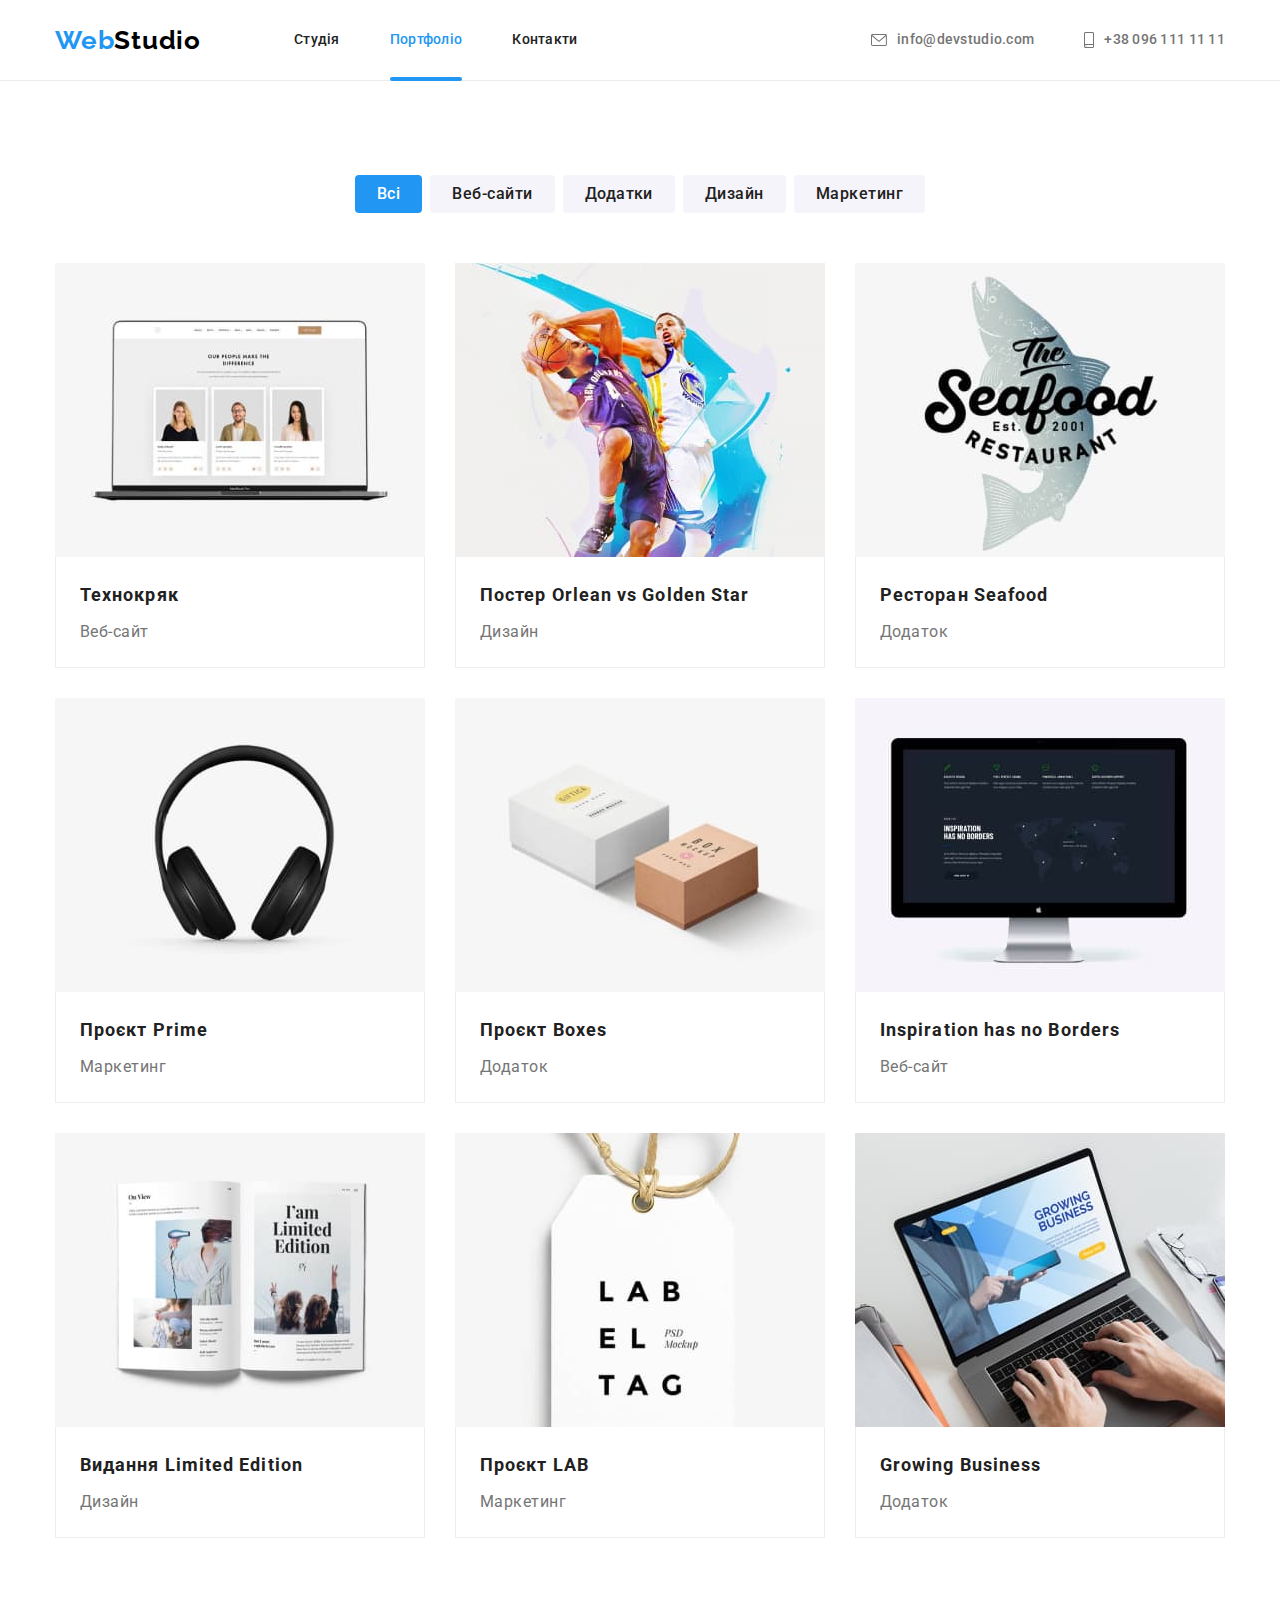
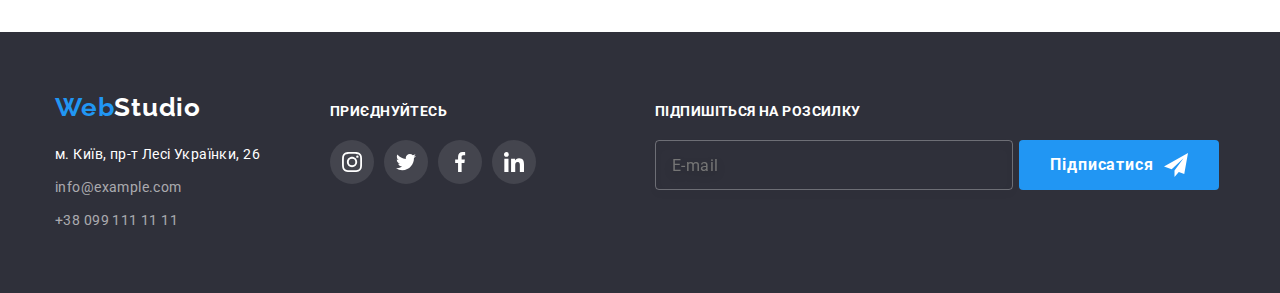
==== portfolio.html @ 459cc158 "HW7-v1" ====
<!DOCTYPE html>
<html lang="uk">
  <head>
    <meta charset="UTF-8" />
    <meta http-equiv="X-UA-Compatible" content="IE=edge" />
    <meta name="viewport" content="width=device-width, initial-scale=1.0" />
    <title>Document</title>
    <link
      href="https://fonts.googleapis.com/css2?family=Raleway:wght@700&family=Roboto:wght@400;500;700;900&display=swap"
      rel="stylesheet"
    />
    <link
      rel="stylesheet"
      href="https://cdnjs.cloudflare.com/ajax/libs/modern-normalize/1.1.0/modern-normalize.min.css"
    />
    <link rel="stylesheet" href="./css/styles.css" />
  </head>
  <body>
    <!--Head of page-->
    <header>
      <div class="container">
        <div class="navigation">
          <nav class="page-nav">
            <a class="logo link" lang="en" href="">
              Web<span class="logo-up">Studio</span></a
            >
            <ul class="site-nav list">
              <li class="item">
                <a class="link" href="./index.html">Студія</a>
              </li>
              <li class="item">
                <a class="link current" href="">Портфоліо</a>
              </li>
              <li class="item"><a class="link" href="">Контакти</a></li>
            </ul>
          </nav>
          <ul class="auth-nav list">
            <li class="item">
              <a class="link" href="mailto:info@devstudio.com">
                <svg width="16px" height="12px" class="icon-envelope">
                  <use href="./images/icons.svg#icon-envelope"></use>
                </svg>
                info@devstudio.com</a
              >
            </li>
            <li class="item">
              <a class="link" href="tel:+380961111111">
                <svg class="icon-tel" width="10" height="16">
                  <use href="./images/icons.svg#icon-smartphone"></use>
                </svg>
                +38 096 111 11 11</a
              >
            </li>
          </ul>
        </div>
      </div>
    </header>
    <main>
      <section class="section-projects">
        <div class="container">
          <!-- Project examples  -->
          <h1 class="section-projects-title visually-hidden">
            Project examples
          </h1>
          <!--h1 to hide-->
          <!-- Filter -->
          <ul class="section-projects-list list">
            <li class="item">
              <button class="button-projects current-button" type="button">
                Всі
              </button>
            </li>
            <li class="item">
              <button class="button-projects" type="button">Веб-сайти</button>
            </li>
            <li class="item">
              <button class="button-projects" type="button">Додатки</button>
            </li>
            <li class="item">
              <button class="button-projects" type="button">Дизайн</button>
            </li>
            <li class="item">
              <button class="button-projects" type="button">Маркетинг</button>
            </li>
          </ul>

          <!-- Examples  -->
          <ul class="projects list">
            <li class="item">
              <a class="link link-portfolio" href="">
                <div class="overlay">
                  <img
                    src="./images/technjkryak.jpg"
                    alt="технокряк"
                    width="370"
                    height="294"
                  />
                  <p class="overlay-text">
                    Ресурс пропонує комплексні пропозиції з різним рівнем
                    функціоналу та сервісів. Все це дозволить відвідувачу
                    отримати вичерпні відомості про компанію чи приватну особу.
                  </p>
                </div>

                <div class="project-samples">
                  <h2 class="project-name">Технокряк</h2>
                  <p class="project-type">Веб-сайт</p>
                </div>
              </a>
            </li>
            <li class="item">
              <a class="link link-portfolio" href="">
                <div class="overlay">
                  <img
                    src="./images/orlean.jpg"
                    alt="орлеан"
                    width="370"
                    height="294"
                  />
                  <p class="overlay-text">Слава Україні!</p>
                </div>
                <div class="project-samples">
                  <h2 class="project-name">
                    Постер <span lang="en">Orlean vs Golden Star</span>
                  </h2>
                  <p class="project-type">Дизайн</p>
                </div>
              </a>
            </li>

            <li class="item">
              <a class="link link-portfolio" href="">
                <div class="overlay">
                  <img
                    src="./images/seafood.jpg"
                    alt="морепродукты"
                    width="370"
                    height="294"
                  />
                  <p class="overlay-text-yellow">Героям Слава!</p>
                </div>
                <div class="project-samples">
                  <h2 class="project-name">
                    Ресторан<span lang="en"> Seafood</span>
                  </h2>
                  <p class="project-type">Додаток</p>
                </div>
              </a>
            </li>

            <li class="item">
              <a class="link link-portfolio" href="">
                <div class="overlay">
                  <img
                    src="./images/prime.jpg"
                    alt="прайм"
                    width="370"
                    height="294"
                  />
                  <p class="overlay-text">Слава Україні!</p>
                </div>
                <div class="project-samples">
                  <h2 class="project-name">
                    Проєкт<span lang="en"> Prime</span>
                  </h2>
                  <p class="project-type">Маркетинг</p>
                </div>
              </a>
            </li>
            <li class="item">
              <a class="link link-portfolio" href="">
                <div class="overlay">
                  <img
                    src="./images/boxes.jpg"
                    alt="коробки"
                    width="370"
                    height="294"
                  />
                  <p class="overlay-text">Слава Україні!</p>
                </div>
                <div class="project-samples">
                  <h2 class="project-name">
                    Проєкт<span lang="en"> Boxes</span>
                  </h2>
                  <p class="project-type">Додаток</p>
                </div>
              </a>
            </li>
            <li class="item">
              <a class="link link-portfolio" href="">
                <div class="overlay">
                  <img
                    src="./images/inspiration.jpg"
                    alt="вдохновение"
                    width="370"
                    height="294"
                  />
                  <p class="overlay-text">Слава Україні!</p>
                </div>
                <div class="project-samples">
                  <h2 class="project-name" lang="en">
                    Inspiration has no Borders
                  </h2>
                  <p class="project-type">Веб-сайт</p>
                </div>
              </a>
            </li>
            <li class="item">
              <a class="link link-portfolio" href="">
                <div class="overlay">
                  <img
                    src="./images/edition.jpg"
                    alt="издание"
                    width="370"
                    height="294"
                  />
                  <p class="overlay-text">Слава Україні!</p>
                </div>
                <div class="project-samples">
                  <h2 class="project-name">
                    Видання<span lang="en"> Limited Edition</span>
                  </h2>
                  <p class="project-type">Дизайн</p>
                </div>
              </a>
            </li>
            <li class="item">
              <a class="link link-portfolio" href="">
                <div class="overlay">
                  <img
                    src="./images/lab.jpg"
                    alt="лаборатория"
                    width="370"
                    height="294"
                  />
                  <p class="overlay-text">Слава Україні!</p>
                </div>
                <div class="project-samples">
                  <h2 class="project-name">
                    Проєкт<span lang="en"> LAB</span>
                  </h2>
                  <p class="project-type">Маркетинг</p>
                </div>
              </a>
            </li>
            <li class="item">
              <a class="link link-portfolio" href="">
                <div class="overlay">
                  <img
                    src="./images/growing.jpg"
                    alt="рост бизнеса"
                    width="370"
                    height="294"
                  />
                  <p class="overlay-text">Слава Україні!</p>
                </div>
                <div class="project-samples">
                  <h2 class="project-name" lang="en">Growing Business</h2>
                  <p class="project-type">Додаток</p>
                </div>
              </a>
            </li>
          </ul>
        </div>
      </section>
    </main>
    <footer class="contacts">
      <div class="container contacts-page">
        <div class="contacts-wrap">
          <div class="logo-bottom">
            <a class="logo link" lang="en" href=""
              >Web<span class="logo-end">Studio</span></a
            >
          </div>
          <!--Contacts-->
          <address class="adress">
            <ul class="contacts-list list">
              <li class="map">
                <a
                  class="link"
                  href="https://goo.gl/maps/4PBvdfhSK9omXk1a7"
                  target="_blank"
                  rel="noopener noreferrer nofollow"
                  >м. Київ, пр-т Лесі Українки, 26</a
                >
              </li>
              <li class="mail">
                <a class="link" href="mailto:info@example.com"
                  >info@example.com</a
                >
              </li>
              <li class="tel">
                <a class="link" href="tel:+380991111111">+38 099 111 11 11</a>
              </li>
            </ul>
          </address>
        </div>
        <!-- Social links -->
        <div class="connect">
          <p class="connect-title">Приєднуйтесь</p>
          <ul class="pictograms list">
            <li class="pictogram-item">
              <a class="pict-link bottom-link" href="">
                <svg class="pict-bottom" width="20px" height="20px">
                  <use href="./images/icons.svg#icon-instagram"></use>
                </svg>
              </a>
            </li>
            <li class="pictogram-item">
              <a class="pict-link bottom-link" href="">
                <svg class="pict-bottom" width="20px" height="20px">
                  <use href="./images/icons.svg#icon-twitter"></use>
                </svg>
              </a>
            </li>
            <li class="pictogram-item">
              <a class="pict-link bottom-link" href="">
                <svg class="pict-bottom" width="20px" height="20px">
                  <use href="./images/icons.svg#icon-facebook"></use>
                </svg>
              </a>
            </li>
            <li class="pictogram-item">
              <a class="pict-link bottom-link" href="">
                <svg class="pict-bottom" width="20px" height="20px">
                  <use href="./images/icons.svg#icon-linkedin"></use>
                </svg>
              </a>
            </li>
          </ul>
        </div>
        <div class="subscription-wrap">
          <p class="subscription-title">Підпишіться на розсилку</p>
          <form class="subscription-form">
            <label>
              <input
                class="subscription-input"
                type="email"
                name="email"
                placeholder="E-mail"
              />
            </label>
            <button class="button button-subscribe" type="submit">
              Підписатися
            </button>
          </form>
        </div>
      </div>
    </footer>
  </body>
</html>
---- css/styles.css ----
/* back-ground color main #FFFFFF
/* back-ground color secondary #2F303A  */
/* text color main #757575 */
/* text color hero #FFFFFF */
/* text color headers #212121 */
/* text color logo #000000 */
/* text color accent #2196F3 */
/* back-ground color secondary (and buttons) #F5F4FA */


:root {
  --text-color-main: #757575;
  --text-color-accent: #2196f3;
  --text-color-headers: #212121;
  --back-ground-color-main: #ffffff;
  --back-ground-color-secondary: #2f303a;
  --back-ground-color-third: #f5f4fa;
  --text-color-logo: #000000;
}

body {
color: var(--text-color-main);
background-color: var(--back-ground-color-main);
font-family: Roboto, sans-serif;
}

/* ---------------------------------------------------------------Exeptions */
.link {
text-decoration: none;
}

.list {
padding: 0;
margin: 0;
list-style: none;
}

.visually-hidden {
position: absolute;
white-space: nowrap;
width: 1px;
height: 1px;
overflow: hidden;
border: 0;
padding: 0;
clip: rect(0 0 0 0);
clip-path: inset(50%);
margin: -1px;
}

h1,
h2,
h3,
ul,
p {
margin: 0;
padding: 0;
}

img {
display: block;
max-width: 100%;
height: auto;
}


/* --------------------------------------------------Site navigation  */

.container {
width: 1200px;
padding-left: 15px;
padding-right: 15px;
margin: 0 auto;
}

header {
border-bottom: 1px solid #ECECEC;
}

.logo {
margin-right: 93px;
padding-top: 24px;
padding-bottom: 24px;

color: var(--text-color-accent);
font-family: Raleway, sans-serif;
font-weight: 700;
font-size: 26px;
line-height: 1.19;
letter-spacing: 0.03em; 
}

.logo-end {
color: var(--back-ground-color-main)
}

.page-nav .logo-up {
color: var(--text-color-logo)
}

.page-nav {
display: flex;
align-items: center;
}

.site-nav .link:hover,
.site-nav .link:focus,
.auth-nav .link:hover,
.auth-nav .link:focus
{color: var(--text-color-accent)}

.site-nav,
.auth-nav {
display: flex;
align-items: center;

font-weight: 500;
line-height: 1.14;
letter-spacing: 0.02em;
font-size: 14px;
}

.site-nav .link {
display: block;
padding-top: 32px;
padding-bottom: 32px;

color: var(--text-color-headers);

transition: color 250ms cubic-bezier(0.4, 0, 0.2, 1);
}

.site-nav .link.current {
color: var(--text-color-accent);
}

.site-nav .item {
position: relative;
}

.current::after {
position: absolute;
bottom: -1px;
left: 0;

content: "";
width: 100%;
height: 4px;
background-color: var(--text-color-accent);
border-radius: 2px;
}

.site-nav .item:not(:last-child) {
margin-right: 50px;
}

.auth-nav {
margin-left: auto;
}

.auth-nav .link {
display: flex;
align-items: center;
padding-top: 32px;
padding-bottom: 32px;

color: var(--text-color-main);

transition: color 250ms cubic-bezier(0.4, 0, 0.2, 1);
}

.auth-nav .item + .item {
margin-left: 50px;
}

.navigation {
display: flex;
}

.icon-envelope,
.icon-tel {
margin-right: 10px;
fill: currentColor;
}

.icon-envelope:hover,
.icon-tel:hover,
.icon-envelope:focus,
.icon-tel:focus {
fill: var(--text-color-accent);
}



/* --------------------------------------------------------Hero  */
.section-hero {
max-width: 1600px;
height: 600px;
margin-left: auto;
margin-right: auto;
background-image: linear-gradient(to right, rgba(47, 48, 58, 0.4), rgba(47, 48, 58, 0.4)),
url(../images/background.jpg);
background-color: #C4C4C4;
background-size: cover;
background-repeat: no-repeat;
background-position: center;

padding-top: 200px;
padding-bottom: 200px;

text-align: center;
}

.hero-title {
margin-bottom: 30px;
margin-left: auto;
margin-right: auto;
width: 696px;

font-weight: 900;
font-size: 44px;
line-height: 1.36;
letter-spacing: 0.06em;
text-transform: uppercase;
color: var(--back-ground-color-main);
}

.button {
display: inline-block;
min-width: 216px;
border-radius: 4px;
padding: 10px 32px;
text-align: center;
margin-right: auto;
margin-left: auto;
border: none;

font-family: inherit;
font-weight: 700;
line-height: 1.88;
letter-spacing: 0.06em;
color: var(--back-ground-color-main);
background-color: var(--text-color-accent);
font-size: 16px;

transition: background-color 250ms cubic-bezier(0.4, 0, 0.2, 1);
}

.button:hover,
.button:focus {
background-color: #188ce8;
}

.backdrop.is-hidden {
opacity: 0;
pointer-events: none;
}

.backdrop {
position: fixed;
top: 0;
left: 0;
background-color: rgba(0, 0, 0, 0.2);
width: 100%;
height: 100%;

opacity: 1;
transition: opacity 500ms cubic-bezier(0.4, 0, 0.2, 1);
}

.backdrop.is-hidden .modal {
transform: translate(-50%, -50%) scale(0.5);
}

.modal {
position: absolute;
top: 50%;
left: 50%;

padding: 40px 40px;
min-width: 528px;
min-height: 581px;

background-color: var(--back-ground-color-main);
box-shadow: 0px 1px 3px rgba(0, 0, 0, 0.12), 0px 1px 1px rgba(0, 0, 0, 0.14), 0px 2px 1px rgba(0, 0, 0, 0.2);
border-radius: 4px; 

transform: translate(-50%, -50%) scale(1) rotate(1turn);
transition: transform 500ms cubic-bezier(0.4, 0, 0.2, 1);
}

.button-modal {
transition: fill 250ms cubic-bezier(0.4, 0, 0.2, 1), border-color 250ms cubic-bezier(0.4, 0, 0.2, 1);;
position: absolute;
top:8px;
right: 8px;

display: flex;
align-items: center;
justify-content: center;
width: 30px;
height: 30px;
cursor: pointer;

background: var(--back-ground-color-main);
border: 1px solid rgba(0, 0, 0, 0.1);
border-radius: 50%;
}

.button-modal:hover,
.button-modal:focus {
fill: var(--text-color-accent);
border-color: var(--text-color-accent);
}



/* ----------------------------------------------------------------Principles  */

.section-principles {
padding-top: 94px;
padding-bottom: 94px;
}

.principles {
display: flex;
justify-content: space-between;
padding: 0;
}

.principles .items {
flex-basis: calc((100% - 3 * 30px)/4);
}

.principles .items:not(:last-child) {
margin-right: 30px;
}

.principles-list-title {
margin: 0px 0px 10px 0px;

font-size: 14px;
font-weight: 700;
line-height: 1.14;
letter-spacing: 0.03em;
text-transform: uppercase;
color: var(--text-color-headers);
}

.principles-list {
margin: 0;

line-height: 1.71;
letter-spacing: 0.03em;
color: var(--text-color-main);
font-size: 14px;
}

.thumb {
display: flex;
align-items: center;
justify-content: center;
flex-basis: calc((100% - 3 * 30px) / 4);
height: 120px;
background-color: var(--back-ground-color-third);
margin-bottom: 30px;
}

.prin-first::before {
background-image: url(../images/prin-first.svg);
}
.prin-second::before {
background-image: url(../images/prin-second.svg);
}
.prin-third::before {
background-image: url(../images/prin-third.svg);
}
.prin-fourth::before {
background-image: url(../images/astronaut.svg);
}



/* ----------------------------------------------------------Activity and comand  */

/* Activity  */
.section-activity {
padding-bottom: 94px;
}

.section-title {
margin-bottom: 50px;

font-weight: 700;
font-size: 36px;
line-height: 1.17;
text-align: center;
letter-spacing: 0.03em;
color: var(--text-color-headers);
}

.activity-list {
display: flex;
justify-content: space-between;
}

.activity-list .items {
position: relative;

flex-basis: calc((100% - 2 * 30px)/3);
}

.activity-list .items:not(:last-child) {
margin-right: 30px;
}

.activity-list-text {
position: absolute;
bottom: 0;

display: flex;
align-items: center;
justify-content: center;
width: 100%;
height: 70px;
background-color: rgba(47, 48, 58, 0.8);

font-weight: 700;
font-size: 14px;
line-height: 1.14;
text-align: center;
letter-spacing: 0.03em;
text-transform: uppercase;
color: var(--back-ground-color-main);
}



/* -----------------------------------------------------------------Comand  */

.section-comand {
padding: 94px 0;
background-color: var(--back-ground-color-third);
}

.designers {
padding: 30px 32px;
}

.comand {
display: flex;
text-align: center;
}

.comand-item {
flex-basis: calc((100% - 3 * 30px)/4);

background-color: var(--back-ground-color-main);
box-shadow: 0px 1px 3px rgba(0, 0, 0, 0.12), 0px 1px 1px rgba(0, 0, 0, 0.14), 0px 2px 1px rgba(0, 0, 0, 0.2);
border-radius: 0px 0px 4px 4px;
}

.comand-item:not(:last-child) {
margin-right: 30px;
}

.section-comand-list {
margin-bottom: 10px;

font-weight: 500;
line-height: 1.19;
letter-spacing: 0.03em;
color: var(--text-color-headers);
font-size: 16px;
}

.comand-position {
line-height: 1.19;
letter-spacing: 0.03em;
font-size: 16px;
margin-bottom: 16px;
}

.pictograms {
display: flex;
align-items: center;
justify-content: center;
text-align: center;
width: 206px;
}

.pictogram-item {
display: flex;
flex-basis: calc((100% - 10px * 3)/4);
height: 44px;
align-items: center;
justify-content: center;
}

.pictogram-item:not(:last-child) {
margin-right: 10px;
}

.pict-link {
display: flex;
align-items: center;
justify-content: center;

color: #AFB1B8;
border-radius: 50%;
width: 44px;
height: 44px;

transition: color 250ms cubic-bezier(0.4, 0, 0.2, 1), background-color 250ms cubic-bezier(0.4, 0, 0.2, 1);
}

.pict-link:hover,
.pict-link:focus {
background-color: var(--text-color-accent);
color: var(--back-ground-color-main);
}

.pict {
fill: currentColor;
}
.pict-bottom {
fill: var(--back-ground-color-main);
}



 /* ----------------------------------------------------------Clients  */
.section-clients {
padding: 94px 0;
}

.clients-list {
display: flex;
}

.clients-list .item {
flex-basis: calc((100% - 30px * 5) / 6);
height: 92px;
}

.clients-list .item + .item {
margin-left: 30px;
}

.client-link {
display: flex;
justify-content: center;
align-items: center;
width: 100%;
height: 100%;

color: #AFB1B8;
border: 1px solid #AFB1B8;
border-radius: 4px;
outline: transparent;

transition: border 250ms cubic-bezier(0.4, 0, 0.2, 1), background-color 250ms cubic-bezier(0.4, 0, 0.2, 1);
}

.client-link:hover,
.client-link:focus {
color: var(--text-color-accent);
border: 1px solid var(--text-color-accent);
}

.icon-link {
width: 106px;
height: 60px;
fill: currentColor;
}



/* ---------------------------------------------------Footer  */

.logo-bottom {
margin-right: auto;
margin-bottom: 20px;
margin-left: 0;
}

.logo-bottom .logo {
padding: 0;
margin-right: 0;
}

.contacts {
padding-top: 60px;
padding-bottom: 60px;

background-color: var(--back-ground-color-secondary);
}

.adress {
font-style: normal;
font-size: 14px;
}

.contacts-list {
padding: 0;

line-height: 1.71;
letter-spacing: 0.03em;
}

.contacts-list .link {
color: rgba(255, 255, 255, 0.6);
}

.contacts-list .map {
margin-bottom: 9px;
}

.contacts-list .map .link {
color: var(--back-ground-color-main);
}

.contacts-list .mail {
margin-bottom: 9px;
}

.map .link:hover,
.map .link:focus,
.mail .link:hover,
.mail .link:focus,
.tel .link:hover,
.tel .link:focus
{
color: var(--text-color-accent);
}

.map .link,
.mail .link,
.tel .link {
transition: color 250ms cubic-bezier(0.4, 0, 0.2, 1);
}

.container-for-contacts {
width: 1200px;
padding-left: 15px;
padding-right: 15px;
margin-right: auto;
margin-left: auto;
}

.connect-title {
margin-bottom: 20px;

font-weight: 700;
font-size: 14px;
line-height: 1.14;
letter-spacing: 0.03em;
text-transform: uppercase;
color: var(--back-ground-color-main);
}

.contacts-page {
display: flex;
align-items: baseline;
}

.contacts-wrap {
margin-right: 70px;
}

.bottom-link {
background-color:rgba(255, 255, 255, 0.1);;
}

.connect .pictograms {
padding-bottom: 0;
}


/* ---------------------------------------------------------------------Subscription  */

.connect {
margin-right: auto;
}

.subscription-wrap {
width: 570px;
height: 86px;
}

.subscription-form {
display: flex;
align-items: center;
}

.subscription-title {
margin-bottom: 20px;

font-weight: 700;
font-size: 14px;
line-height: 1.14;
letter-spacing: 0.03em;
text-transform: uppercase;
color: var(--back-ground-color-main);
}

.button-subscribe {
display: flex;
align-items: center;
justify-content: center;
padding: 10px 28px;
min-width: 200px;
height: 50px;
}

.button-subscribe::after {
content: "";
background-image: url(../images/telegram.svg);
background-size: contain;
background-repeat: no-repeat;

display: flex;
width: 24px;
height: 24px;
margin-left: 10px;
}

.label-subscription {
width: 358px;
margin-right: 12px;
}

.subscription-input {
transition: border-color 250ms cubic-bezier(0.4, 0, 0.2, 1);

padding: 15px 16px;
width: 358px;
height: 50px;
border: 1px solid rgba(255, 255, 255, 0.3);
filter: drop-shadow(0px 4px 4px rgba(0, 0, 0, 0.15));
border-radius: 4px;

background-color: inherit;

font-family: 'Roboto';
font-style: normal;
font-weight: 400;
font-size: 16px;
line-height: 1.25;
letter-spacing: 0.03em;
color: rgba(255, 255, 255, 0.6);
}

.subscription-input:hover,
.subscription-input:focus {
border-color: var(--text-color-accent);
}

/* ------------------------------------MODAL  */


.modal-title {
margin-bottom: 12px;

font-weight: 700;
font-size: 20px;
line-height: 1.15;
text-align: center;
letter-spacing: 0.03em;
color: var(--text-color-headers);
}

.label-name,
.label-tel,
.label-email,
.label-coment {
display: block;
position: relative;
}

.input-email,
.input-tel,
.input-name {
display: block;
width: 448px;
height: 40px;
padding: 12px 42px;
margin-bottom: 10px;

border: 1px solid rgba(33, 33, 33, 0.2);
border-radius: 4px;

transition: border-color 250ms cubic-bezier(0.4, 0, 0.2, 1);

outline: none;
}

.input-email:hover,
.input-tel:hover,
.input-name:hover,
.input-area:hover,
.input-email:focus,
.input-tel:focus,
.input-name:focus,
.input-area:focus {
border-color: var(--text-color-accent);
}

.email-icon,
.tel-icon,
.name-icon {
position: absolute;
top: 50%;
left: 15px;
transition: fill 250ms cubic-bezier(0.4, 0, 0.2, 1);
}

.input-name:hover + .name-icon,
.input-name:focus + .name-icon {
fill: var(--text-color-accent);
}

.input-tel:hover + .tel-icon,
.input-tel:focus + .tel-icon{
fill: var(--text-color-accent);
}

.input-email:hover + .email-icon,
.input-email:focus + .email-icon{
fill: var(--text-color-accent);
}

.input-area {
display: block;
width: 448px;
height: 120px;
padding: 12px 16px;
margin-bottom: 20px;
resize: none;

border: 1px solid rgba(33, 33, 33, 0.2);
border-radius: 4px;

font-family: 'Roboto';
font-style: normal;
font-weight: 400;
font-size: 12px;
line-height: 1.17;
letter-spacing: 0.01em;
color: rgba(117, 117, 117, 0.5);

transition: border-color 250ms cubic-bezier(0.4, 0, 0.2, 1);

outline: none;
}

.email-title,
.tel-title,
.area-title {
display: block;
margin-bottom: 4px;

font-size: 12px;
line-height: 1.17;
letter-spacing: 0.01em;
color: var(--text-color-main);
}

.name-title {
display: block;
margin-bottom: 4px;

font-size: 12px;
line-height: 1.17;
letter-spacing: 0.01em;
color: var(--text-color-main);
}


.text-checkbox,
.link-checkbox {
font-size: 14px;
line-height: 1.71;
letter-spacing: 0.03em;
}

.text-checkbox {
color: var(--text-color-main);
}

.link-checkbox {
color: var(--text-color-accent);
text-decoration: none;
}

.link-checkbox::after {
content: " ";
width: 112px;
height: 1px;
background-color: var(--text-color-accent);
display: block;
margin-left: auto;
}

.label-checkbox {
display: flex;
align-items: center;
justify-content: center;
margin-bottom: 30px;
}

.icon-checkbox {
display: inline-block;
margin-right: 8px;
width: 16px;
height: 15px; 

border: 2px solid var(--text-color-headers);
border-radius: 2px;

background-image: url(../images/checkbox.svg);
background-repeat: no-repeat;
background-size: contain;
}

.input-checkbox:checked + .icon-checkbox {
background-color: var(--text-color-accent);
}

.input-checkbox:focus + .icon-checkbox {
border-color: var(--text-color-accent);
}

.button-modal-submit {
display: flex;
align-items: center;
justify-content: center;

box-shadow: 0px 4px 4px rgba(0, 0, 0, 0.15);
border-radius: 4px;
}




/* ------------------------------------PORTFOLIO CSS  */

/* Filter style  */

.section-projects {
padding: 94px 0px;
}

.section-projects-list {
display: flex;
justify-content: center;
margin-left: auto;
margin-right: auto;
margin-bottom: 50px;
}

.section-projects-list .item:not(:last-child) {
margin-right: 8px;
}

.section-projects-list .current-button {
background-color: var(--text-color-accent);
color: var(--back-ground-color-main);
}

.button-projects {
padding: 6px 22px;

font-size: inherit;
font-family: inherit;
font-weight: 500;
line-height: 1.62;
text-align: center;
letter-spacing: 0.03em;
color: var(--text-color-headers);
border-style: none;
background-color: var(--back-ground-color-third);
border-radius: 4px;

transition: background-color 250ms cubic-bezier(0.4, 0, 0.2, 1);
}

.button-projects:hover,
.button-projects:focus {
color: var(--back-ground-color-main);
background-color: var(--text-color-accent);
box-shadow: 0px 3px 1px rgba(0, 0, 0, 0.1), 0px 1px 2px rgba(0, 0, 0, 0.08), 0px 2px 2px rgba(0, 0, 0, 0.12);
}

.button-projects,
.button {
cursor: pointer;
}

/* Picture style  */
.projects {
display: flex;
flex-wrap: wrap;
}

.projects .item {
flex-basis: calc((100% - 2 * 30px)/3);
margin-right: 30px;
margin-bottom: 30px;
}

.projects .item:nth-child(3n) {
margin-right: 0;
}

.projects .item:nth-last-child(-n + 3) {
margin-bottom: 0;
}

.link-portfolio {
display: block;

transition: color 250ms cubic-bezier(0.4, 0, 0.2, 1);
}

.link-portfolio:hover,
.link-portfolio:focus {
box-shadow: 0px 1px 1px rgba(0, 0, 0, 0.12), 0px 4px 4px rgba(0, 0, 0, 0.06), 1px 4px 6px rgba(0, 0, 0, 0.16);
}

.project-samples {
padding: 20px 24px;
border-bottom: 1px solid #EEEEEE;
border-left: 1px solid #EEEEEE;
border-right: 1px solid #EEEEEE;
}

.project-name {
margin-bottom: 4px;

font-weight: 700;
font-size: 18px;
line-height: 2;
letter-spacing: 0.06em;
color: var(--text-color-headers);
}

.project-type{
line-height: 1.88;
letter-spacing: 0.03em;
color: var(--text-color-main);
}

.overlay {
position: relative;
overflow: hidden;
}

.overlay-text {
position: absolute;
bottom: -100%;
background-color: rgba(33, 150, 243, 0.9);
padding: 63px 24px;
width: 100%;
height: 100%;

font-size: 18px;
line-height: 1.56;
letter-spacing: 0.03em;
color: var(--back-ground-color-main);

transition: transform 500ms cubic-bezier(0.4, 0, 0.2, 1);
}

.link-portfolio:hover .overlay-text,
.link-portfolio:focus .overlay-text {
transform: translateY(-100%);
}

.overlay-text-yellow {
position: absolute;
bottom: -100%;
background-color: rgba(243, 240, 33, 0.9);
padding: 63px 24px;
width: 100%;
height: 100%;

font-size: 18px;
line-height: 1.56;
letter-spacing: 0.03em;
color: var(--text-color-accent);

transition: transform 500ms cubic-bezier(0.4, 0, 0.2, 1);
}

.link-portfolio:hover .overlay-text-yellow,
.link-portfolio:focus .overlay-text-yellow {
transform: translateY(-100%);
}
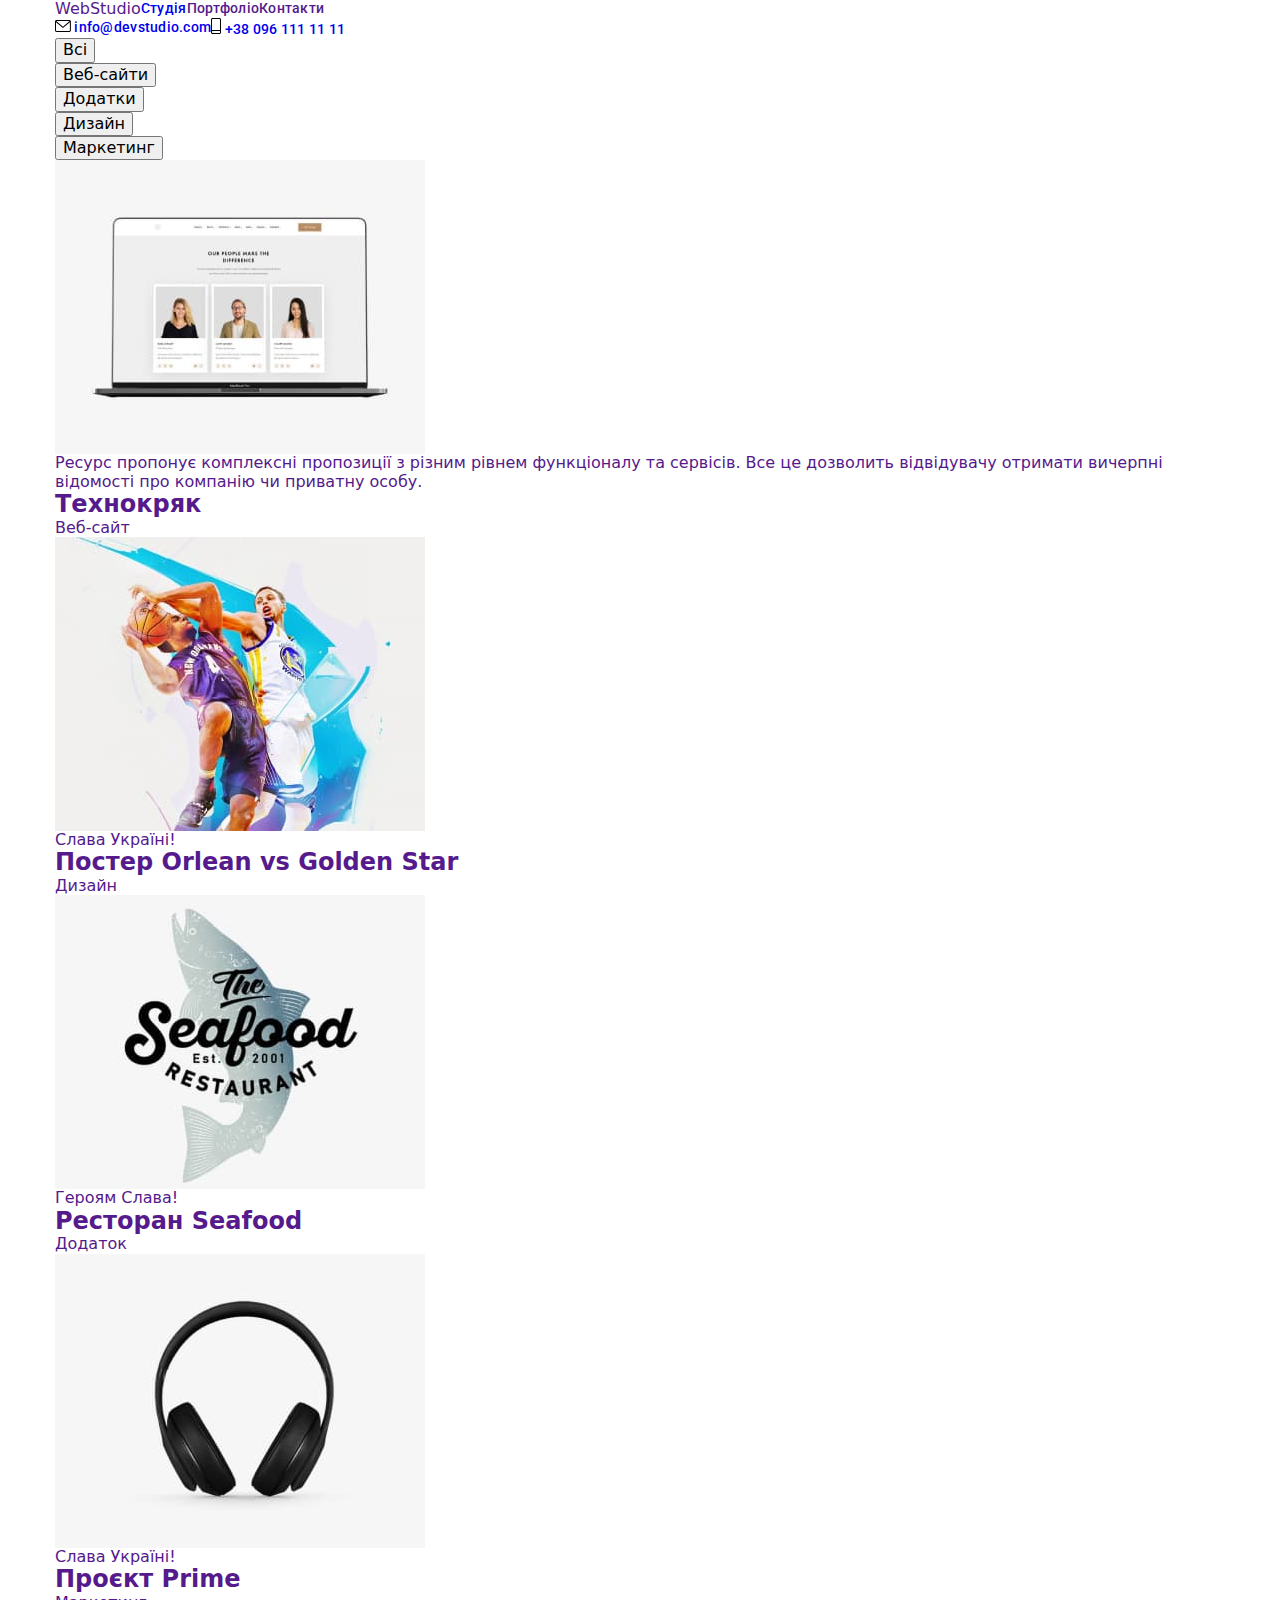
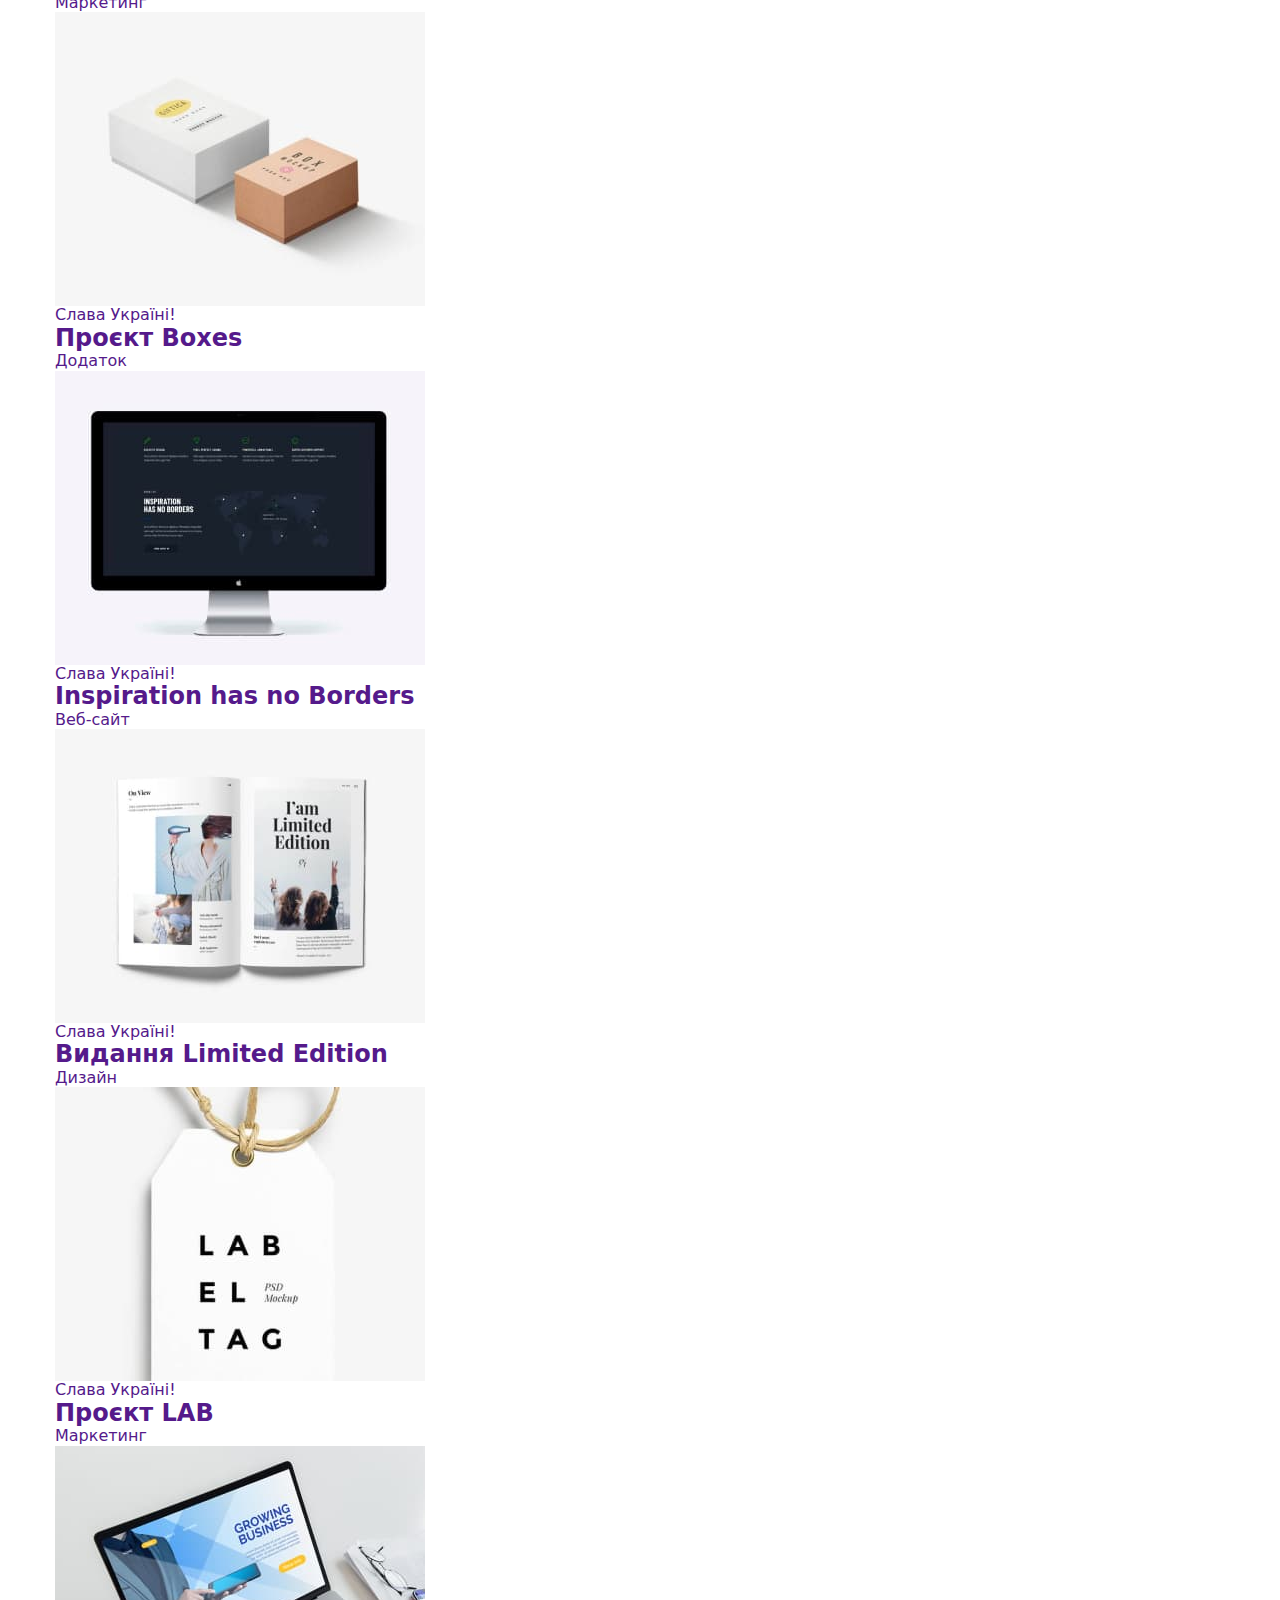
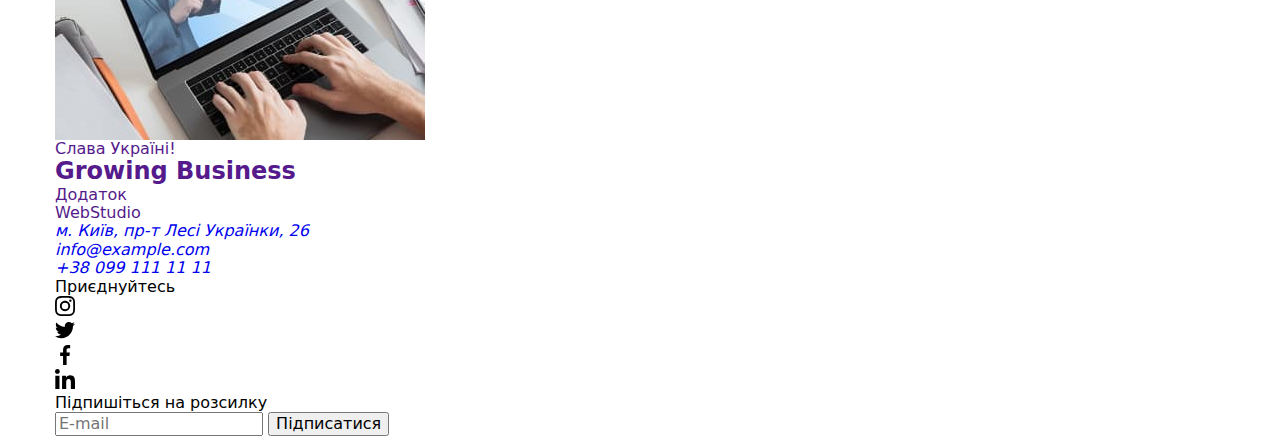
==== commit f60c3db9: "HW7-v2-page-header" ====
--- a/portfolio.html
+++ b/portfolio.html
@@ -13,7 +13,7 @@
       rel="stylesheet"
       href="https://cdnjs.cloudflare.com/ajax/libs/modern-normalize/1.1.0/modern-normalize.min.css"
     />
-    <link rel="stylesheet" href="./css/styles.css" />
+    <link rel="stylesheet" href="./css/main.min.css" />
   </head>
   <body>
     <!--Head of page-->
--- a/css/main.min.css
+++ b/css/main.min.css
@@ -0,0 +1 @@
+.link{text-decoration:none}.list{padding:0;margin:0;list-style:none}.visually-hidden{position:absolute;white-space:nowrap;width:1px;height:1px;overflow:hidden;border:0;padding:0;clip:rect(0 0 0 0);-webkit-clip-path:inset(50%);clip-path:inset(50%);margin:-1px}h1,h2,h3,ul,p{margin:0;padding:0}img{display:block;max-width:100%;height:auto}.container{width:1200px;padding-left:15px;padding-right:15px;margin:0 auto}.page-header{display:-webkit-box;display:-ms-flexbox;display:flex;border-bottom:1px solid #ececec}.page-nav{display:-webkit-box;display:-ms-flexbox;display:flex;-webkit-box-align:center;-ms-flex-align:center;align-items:center}.page-nav__logo{margin-right:93px;padding-top:24px;padding-bottom:24px;color:#2196f3;font-family:Raleway,sans-serif;font-weight:700;font-size:26px;line-height:1.19;letter-spacing:.03em}.page-nav__logo--header{color:#000}.site-nav{display:-webkit-box;display:-ms-flexbox;display:flex;-webkit-box-align:center;-ms-flex-align:center;align-items:center;font-family:Roboto,sans-serif;font-weight:500;line-height:1.14;letter-spacing:.02em;font-size:14px}.site-nav__item{position:relative}.site-nav__item:not(:last-child){margin-right:50px}.site-nav__link{display:block;padding-top:32px;padding-bottom:32px;color:#212121;-webkit-transition:color 250ms cubic-bezier(0.4, 0, 0.2, 1);transition:color 250ms cubic-bezier(0.4, 0, 0.2, 1)}.site-nav__link:hover,.site-nav__link:focus{color:#2196f3}.site-nav__link--current{color:#2196f3}.site-nav__link--current::after{position:absolute;bottom:-1px;left:0;content:"";width:100%;height:4px;background-color:#2196f3;border-radius:2px}.auth-nav{display:-webkit-box;display:-ms-flexbox;display:flex;-webkit-box-align:center;-ms-flex-align:center;align-items:center;margin-left:auto;font-family:Roboto,sans-serif;font-weight:500;line-height:1.14;letter-spacing:.02em;font-size:14px}.auth-nav__item:not(:last-child){margin-right:50px}.auth-nav__link{display:-webkit-box;display:-ms-flexbox;display:flex;-webkit-box-align:center;-ms-flex-align:center;align-items:center;padding-top:32px;padding-bottom:32px;color:#757575;-webkit-transition:color 250ms cubic-bezier(0.4, 0, 0.2, 1);transition:color 250ms cubic-bezier(0.4, 0, 0.2, 1)}.auth-nav__link:hover,.auth-nav__link:focus{color:#2196f3}.auth-nav__icon{margin-right:10px;fill:currentColor}.auth-nav__icon:hover,.auth-nav__icon:focus{fill:#2196f3}.body{color:#757575;background-color:#fff;font-family:Roboto,sans-serif}/*# sourceMappingURL=main.min.css.map */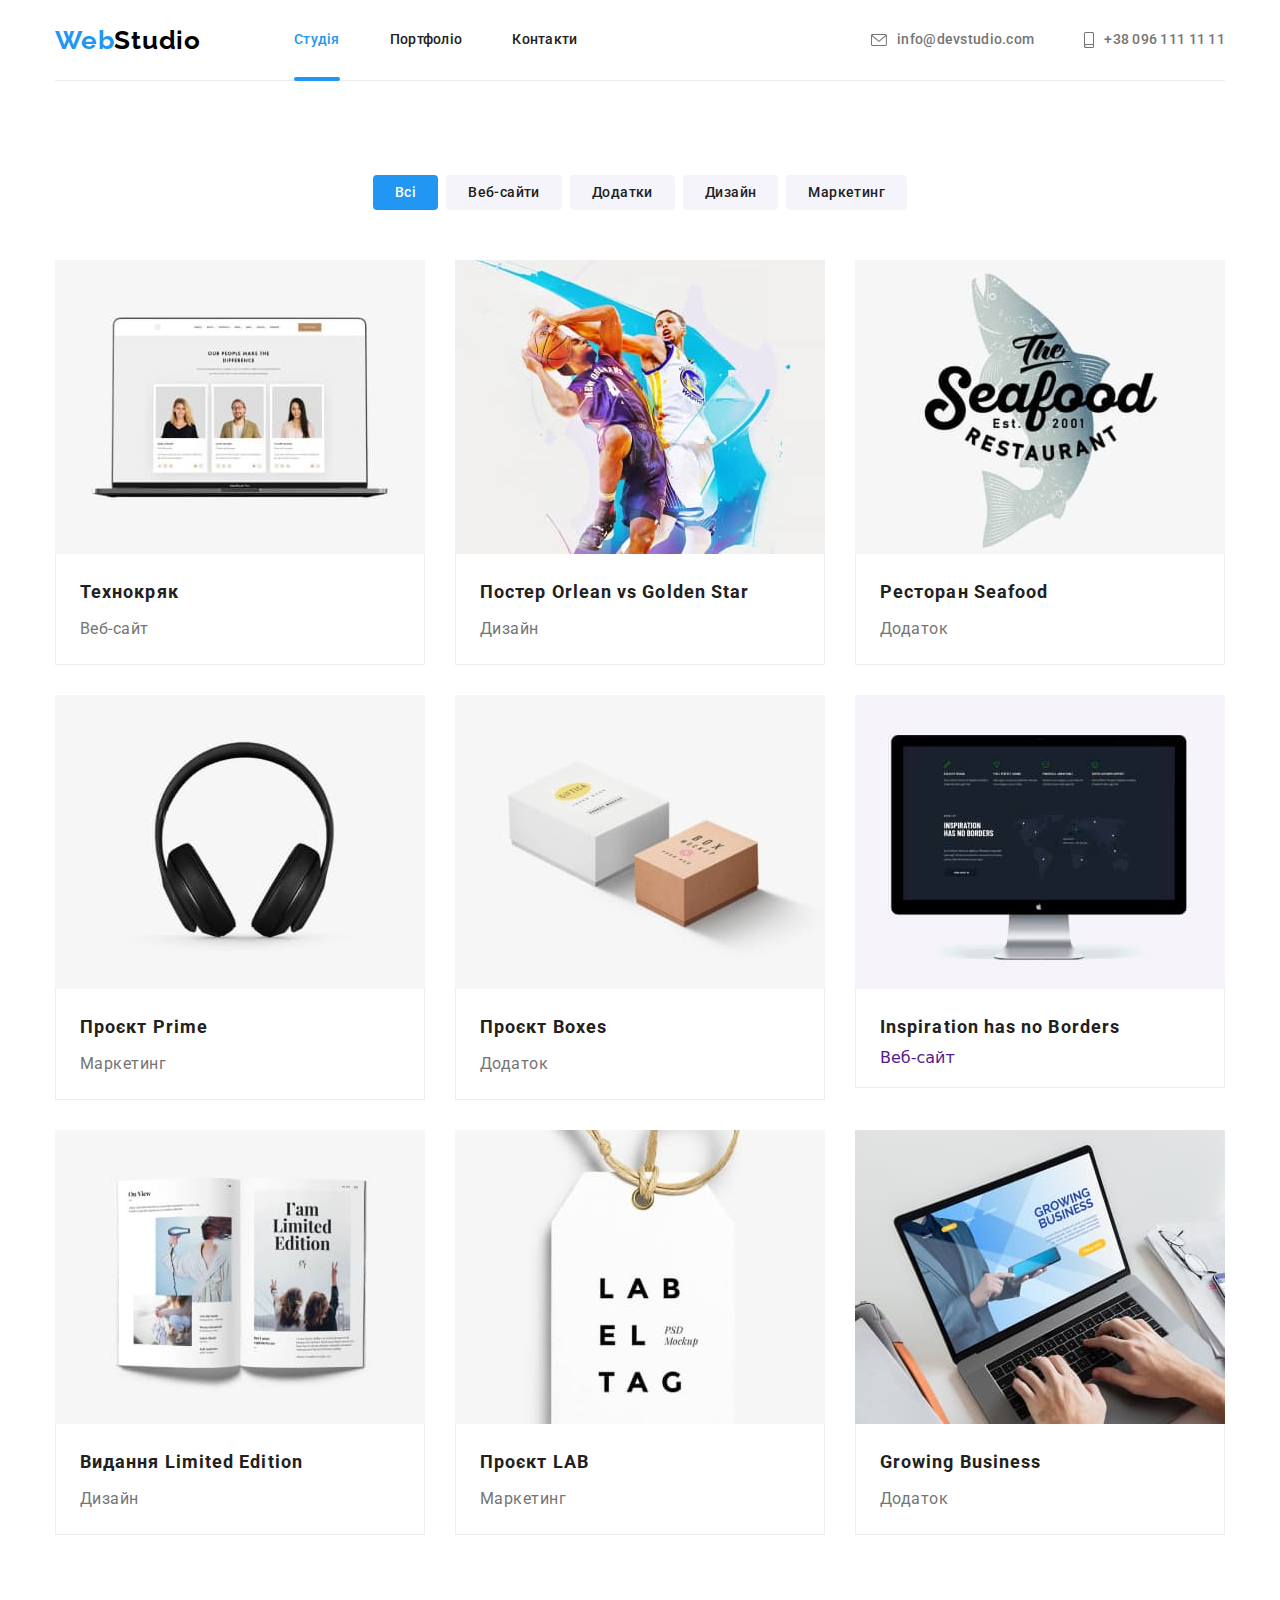
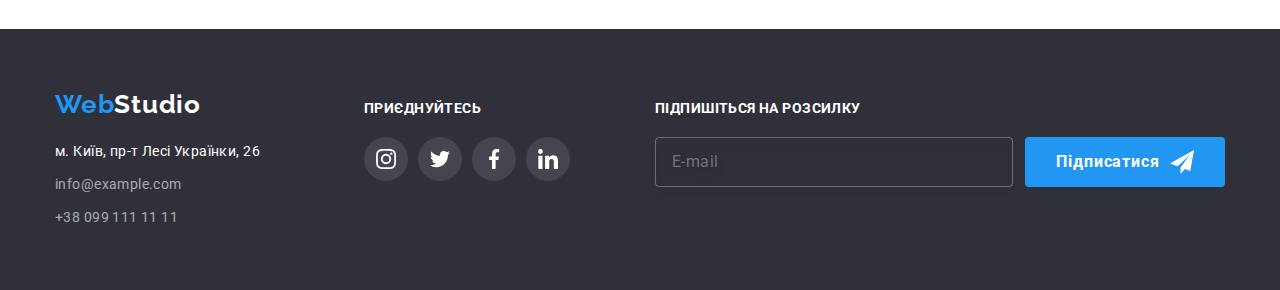
==== commit 75ce1f16: "HW7-for-submit" ====
--- a/portfolio.html
+++ b/portfolio.html
@@ -19,33 +19,31 @@
     <!--Head of page-->
     <header>
       <div class="container">
-        <div class="navigation">
+        <div class="page-header">
           <nav class="page-nav">
             <a class="logo link" lang="en" href="">
-              Web<span class="logo-up">Studio</span></a
+              Web<span class="logo__page-nav">Studio</span></a
             >
             <ul class="site-nav list">
-              <li class="item">
-                <a class="link" href="./index.html">Студія</a>
+              <li class="site-nav__item"><a class="site-nav__link link site-nav__link--current" href="">Студія</a></li>
+              <li class="site-nav__item">
+                <a class="site-nav__link link" href="./portfolio.html">Портфоліо</a>
               </li>
-              <li class="item">
-                <a class="link current" href="">Портфоліо</a>
-              </li>
-              <li class="item"><a class="link" href="">Контакти</a></li>
+              <li class="site-nav__item"><a class="site-nav__link link" href="">Контакти</a></li>
             </ul>
           </nav>
           <ul class="auth-nav list">
-            <li class="item">
-              <a class="link" href="mailto:info@devstudio.com">
-                <svg width="16px" height="12px" class="icon-envelope">
+            <li class="auth-nav__item">
+              <a class="auth-nav__link link" href="mailto:info@devstudio.com">
+                <svg width="16px" height="12px" class="auth-nav__icon">
                   <use href="./images/icons.svg#icon-envelope"></use>
                 </svg>
                 info@devstudio.com</a
               >
             </li>
-            <li class="item">
-              <a class="link" href="tel:+380961111111">
-                <svg class="icon-tel" width="10" height="16">
+            <li class="auth-nav__item">
+              <a class="auth-nav__link link" href="tel:+380961111111">
+                <svg class="auth-nav__icon" width="10" height="16">
                   <use href="./images/icons.svg#icon-smartphone"></use>
                 </svg>
                 +38 096 111 11 11</a
@@ -56,207 +54,207 @@
       </div>
     </header>
     <main>
-      <section class="section-projects">
+      <section class="projects">
         <div class="container">
           <!-- Project examples  -->
-          <h1 class="section-projects-title visually-hidden">
+          <h1 class="projects__title visually-hidden">
             Project examples
           </h1>
           <!--h1 to hide-->
           <!-- Filter -->
-          <ul class="section-projects-list list">
-            <li class="item">
-              <button class="button-projects current-button" type="button">
+          <ul class="projects__button-list list">
+            <li class="projects__button-item">
+              <button class="button-projects button-projects--current" type="button">
                 Всі
               </button>
             </li>
-            <li class="item">
+            <li class="projects__button-item"">
               <button class="button-projects" type="button">Веб-сайти</button>
             </li>
-            <li class="item">
+            <li class="projects__button-item"">
               <button class="button-projects" type="button">Додатки</button>
             </li>
-            <li class="item">
+            <li class="projects__button-item"">
               <button class="button-projects" type="button">Дизайн</button>
             </li>
-            <li class="item">
+            <li class="projects__button-item"">
               <button class="button-projects" type="button">Маркетинг</button>
             </li>
           </ul>
 
           <!-- Examples  -->
-          <ul class="projects list">
-            <li class="item">
-              <a class="link link-portfolio" href="">
-                <div class="overlay">
+          <ul class="projects-card__list list">
+            <li class="projects-card__item">
+              <a class="link projects-card__link" href="">
+                <div class="projects-overlay">
                   <img
                     src="./images/technjkryak.jpg"
                     alt="технокряк"
                     width="370"
                     height="294"
                   />
-                  <p class="overlay-text">
+                  <p class="projects-overlay__text">
                     Ресурс пропонує комплексні пропозиції з різним рівнем
                     функціоналу та сервісів. Все це дозволить відвідувачу
                     отримати вичерпні відомості про компанію чи приватну особу.
                   </p>
                 </div>
 
-                <div class="project-samples">
-                  <h2 class="project-name">Технокряк</h2>
-                  <p class="project-type">Веб-сайт</p>
-                </div>
-              </a>
-            </li>
-            <li class="item">
-              <a class="link link-portfolio" href="">
-                <div class="overlay">
+                <div class="projects-card__wrap">
+                  <h2 class="projects-card__name">Технокряк</h2>
+                  <p class="projects-card__type">Веб-сайт</p>
+                </div>
+              </a>
+            </li>
+            <li class="projects-card__item">
+              <a class="link projects-card__link" href="">
+                <div class="projects-overlay">
                   <img
                     src="./images/orlean.jpg"
                     alt="орлеан"
                     width="370"
                     height="294"
                   />
-                  <p class="overlay-text">Слава Україні!</p>
-                </div>
-                <div class="project-samples">
-                  <h2 class="project-name">
+                  <p class="projects-overlay__text">Слава Україні!</p>
+                </div>
+                <div class="projects-card__wrap">
+                  <h2 class="projects-card__name">
                     Постер <span lang="en">Orlean vs Golden Star</span>
                   </h2>
-                  <p class="project-type">Дизайн</p>
-                </div>
-              </a>
-            </li>
-
-            <li class="item">
-              <a class="link link-portfolio" href="">
-                <div class="overlay">
+                  <p class="projects-card__type">Дизайн</p>
+                </div>
+              </a>
+            </li>
+
+            <li class="projects-card__item">
+              <a class="link projects-card__link" href="">
+                <div class="projects-overlay">
                   <img
                     src="./images/seafood.jpg"
                     alt="морепродукты"
                     width="370"
                     height="294"
                   />
-                  <p class="overlay-text-yellow">Героям Слава!</p>
-                </div>
-                <div class="project-samples">
-                  <h2 class="project-name">
+                  <p class="projects-overlay__text--yellow">Героям Слава!</p>
+                </div>
+                <div class="projects-card__wrap">
+                  <h2 class="projects-card__name">
                     Ресторан<span lang="en"> Seafood</span>
                   </h2>
-                  <p class="project-type">Додаток</p>
-                </div>
-              </a>
-            </li>
-
-            <li class="item">
-              <a class="link link-portfolio" href="">
-                <div class="overlay">
+                  <p class="projects-card__type">Додаток</p>
+                </div>
+              </a>
+            </li>
+
+            <li class="projects-card__item">
+              <a class="link projects-card__link" href="">
+                <div class="projects-overlay">
                   <img
                     src="./images/prime.jpg"
                     alt="прайм"
                     width="370"
                     height="294"
                   />
-                  <p class="overlay-text">Слава Україні!</p>
-                </div>
-                <div class="project-samples">
-                  <h2 class="project-name">
+                  <p class="projects-overlay__text">Слава Україні!</p>
+                </div>
+                <div class="projects-card__wrap">
+                  <h2 class="projects-card__name">
                     Проєкт<span lang="en"> Prime</span>
                   </h2>
-                  <p class="project-type">Маркетинг</p>
-                </div>
-              </a>
-            </li>
-            <li class="item">
-              <a class="link link-portfolio" href="">
-                <div class="overlay">
+                  <p class="projects-card__type">Маркетинг</p>
+                </div>
+              </a>
+            </li>
+            <li class="projects-card__item">
+              <a class="link projects-card__link" href="">
+                <div class="projects-overlay">
                   <img
                     src="./images/boxes.jpg"
                     alt="коробки"
                     width="370"
                     height="294"
                   />
-                  <p class="overlay-text">Слава Україні!</p>
-                </div>
-                <div class="project-samples">
-                  <h2 class="project-name">
+                  <p class="projects-overlay__text">Слава Україні!</p>
+                </div>
+                <div class="projects-card__wrap">
+                  <h2 class="projects-card__name">
                     Проєкт<span lang="en"> Boxes</span>
                   </h2>
-                  <p class="project-type">Додаток</p>
-                </div>
-              </a>
-            </li>
-            <li class="item">
-              <a class="link link-portfolio" href="">
-                <div class="overlay">
+                  <p class="projects-card__type">Додаток</p>
+                </div>
+              </a>
+            </li>
+            <li class="projects-card__item">
+              <a class="link projects-card__link" href="">
+                <div class="projects-overlay">
                   <img
                     src="./images/inspiration.jpg"
                     alt="вдохновение"
                     width="370"
                     height="294"
                   />
-                  <p class="overlay-text">Слава Україні!</p>
-                </div>
-                <div class="project-samples">
-                  <h2 class="project-name" lang="en">
+                  <p class="projects-overlay__text">Слава Україні!</p>
+                </div>
+                <div class="projects-card__wrap">
+                  <h2 class="projects-card__name" lang="en">
                     Inspiration has no Borders
                   </h2>
-                  <p class="project-type">Веб-сайт</p>
-                </div>
-              </a>
-            </li>
-            <li class="item">
-              <a class="link link-portfolio" href="">
-                <div class="overlay">
+                  <p class="pprojects-card__type">Веб-сайт</p>
+                </div>
+              </a>
+            </li>
+            <li class="projects-card__item">
+              <a class="link projects-card__link" href="">
+                <div class="projects-overlay">
                   <img
                     src="./images/edition.jpg"
                     alt="издание"
                     width="370"
                     height="294"
                   />
-                  <p class="overlay-text">Слава Україні!</p>
-                </div>
-                <div class="project-samples">
-                  <h2 class="project-name">
+                  <p class="projects-overlay__text">Слава Україні!</p>
+                </div>
+                <div class="projects-card__wrap">
+                  <h2 class="projects-card__name">
                     Видання<span lang="en"> Limited Edition</span>
                   </h2>
-                  <p class="project-type">Дизайн</p>
-                </div>
-              </a>
-            </li>
-            <li class="item">
-              <a class="link link-portfolio" href="">
-                <div class="overlay">
+                  <p class="projects-card__type">Дизайн</p>
+                </div>
+              </a>
+            </li>
+            <li class="projects-card__item">
+              <a class="link projects-card__link" href="">
+                <div class="projects-overlay">
                   <img
                     src="./images/lab.jpg"
                     alt="лаборатория"
                     width="370"
                     height="294"
                   />
-                  <p class="overlay-text">Слава Україні!</p>
-                </div>
-                <div class="project-samples">
-                  <h2 class="project-name">
+                  <p class="projects-overlay__text">Слава Україні!</p>
+                </div>
+                <div class="projects-card__wrap">
+                  <h2 class="projects-card__name">
                     Проєкт<span lang="en"> LAB</span>
                   </h2>
-                  <p class="project-type">Маркетинг</p>
-                </div>
-              </a>
-            </li>
-            <li class="item">
-              <a class="link link-portfolio" href="">
-                <div class="overlay">
+                  <p class="projects-card__type">Маркетинг</p>
+                </div>
+              </a>
+            </li>
+            <li class="projects-card__item">
+              <a class="link projects-card__link" href="">
+                <div class="projects-overlay">
                   <img
                     src="./images/growing.jpg"
                     alt="рост бизнеса"
                     width="370"
                     height="294"
                   />
-                  <p class="overlay-text">Слава Україні!</p>
-                </div>
-                <div class="project-samples">
-                  <h2 class="project-name" lang="en">Growing Business</h2>
-                  <p class="project-type">Додаток</p>
+                  <p class="projects-overlay__text">Слава Україні!</p>
+                </div>
+                <div class="projects-card__wrap">
+                  <h2 class="projects-card__name" lang="en">Growing Business</h2>
+                  <p class="projects-card__type">Додаток</p>
                 </div>
               </a>
             </li>
@@ -264,83 +262,84 @@
         </div>
       </section>
     </main>
-    <footer class="contacts">
-      <div class="container contacts-page">
-        <div class="contacts-wrap">
-          <div class="logo-bottom">
+    <footer class="page-footer">
+      <div class="container page-footer__wrap">
+        <div class="page-footer__contacts">
+          <div class="logo__page-footer">
             <a class="logo link" lang="en" href=""
-              >Web<span class="logo-end">Studio</span></a
+              >Web<span class="logo__page-footer--bottom">Studio</span></a
             >
           </div>
           <!--Contacts-->
-          <address class="adress">
-            <ul class="contacts-list list">
-              <li class="map">
+          <address class="page-footer__adress">
+            <ul class="page-footer__contacts-list list">
+              <li class="page-footer__map">
                 <a
-                  class="link"
+                  class="page-footer__map-link page-footer__map-link--white link"
                   href="https://goo.gl/maps/4PBvdfhSK9omXk1a7"
                   target="_blank"
                   rel="noopener noreferrer nofollow"
                   >м. Київ, пр-т Лесі Українки, 26</a
                 >
               </li>
-              <li class="mail">
-                <a class="link" href="mailto:info@example.com"
+              <li class="page-footer__mail">
+                <a class="page-footer__mail-link page-footer__mail-link--grey link" href="mailto:info@example.com"
                   >info@example.com</a
                 >
               </li>
-              <li class="tel">
-                <a class="link" href="tel:+380991111111">+38 099 111 11 11</a>
+              <li class="page-footer__tel">
+                <a class="page-footer__tel-link page-footer__tel-link--grey link" href="tel:+380991111111">+38 099 111 11 11</a>
               </li>
             </ul>
           </address>
         </div>
         <!-- Social links -->
-        <div class="connect">
-          <p class="connect-title">Приєднуйтесь</p>
-          <ul class="pictograms list">
-            <li class="pictogram-item">
-              <a class="pict-link bottom-link" href="">
-                <svg class="pict-bottom" width="20px" height="20px">
+        <div class="socials">
+          <p class="socials-list__title">Приєднуйтесь</p>
+          <ul class="socials-list__footer list">
+            <li class="socials-item__footer">
+              <a class="socials-link__footer socials-link__footer--bgc" href="">
+                <svg class="socials-image--bottom" width="20px" height="20px">
                   <use href="./images/icons.svg#icon-instagram"></use>
                 </svg>
               </a>
             </li>
-            <li class="pictogram-item">
-              <a class="pict-link bottom-link" href="">
-                <svg class="pict-bottom" width="20px" height="20px">
+            <li class="socials-item__footer">
+              <a class="socials-link__footer socials-link__footer--bgc" href="">
+                <svg class="socials-image--bottom" width="20px" height="20px">
                   <use href="./images/icons.svg#icon-twitter"></use>
                 </svg>
               </a>
             </li>
-            <li class="pictogram-item">
-              <a class="pict-link bottom-link" href="">
-                <svg class="pict-bottom" width="20px" height="20px">
+            <li class="socials-item__footer">
+              <a class="socials-link__footer socials-link__footer--bgc" href="">
+                <svg class="socials-image--bottom width="20px" height="20px">
                   <use href="./images/icons.svg#icon-facebook"></use>
                 </svg>
               </a>
             </li>
-            <li class="pictogram-item">
-              <a class="pict-link bottom-link" href="">
-                <svg class="pict-bottom" width="20px" height="20px">
+            <li class="socials-item__footer">
+              <a class="socials-link__footer socials-link__footer--bgc" href="">
+                <svg class="socials-image--bottom" width="20px" height="20px">
                   <use href="./images/icons.svg#icon-linkedin"></use>
                 </svg>
               </a>
             </li>
           </ul>
         </div>
-        <div class="subscription-wrap">
-          <p class="subscription-title">Підпишіться на розсилку</p>
-          <form class="subscription-form">
-            <label>
+
+        <div class="subscription">
+          <p class="subscription__title">Підпишіться на розсилку</p>
+          <form class="subscription__form">
+            <label class="subscription__label">
               <input
-                class="subscription-input"
+                class="subscription__input"
                 type="email"
                 name="email"
                 placeholder="E-mail"
               />
             </label>
-            <button class="button button-subscribe" type="submit">
+            <button class="button button__subscribe" type="submit">
               Підписатися
             </button>
           </form>
--- a/css/main.min.css
+++ b/css/main.min.css
@@ -1 +1 @@
-.link{text-decoration:none}.list{padding:0;margin:0;list-style:none}.visually-hidden{position:absolute;white-space:nowrap;width:1px;height:1px;overflow:hidden;border:0;padding:0;clip:rect(0 0 0 0);-webkit-clip-path:inset(50%);clip-path:inset(50%);margin:-1px}h1,h2,h3,ul,p{margin:0;padding:0}img{display:block;max-width:100%;height:auto}.container{width:1200px;padding-left:15px;padding-right:15px;margin:0 auto}.page-header{display:-webkit-box;display:-ms-flexbox;display:flex;border-bottom:1px solid #ececec}.page-nav{display:-webkit-box;display:-ms-flexbox;display:flex;-webkit-box-align:center;-ms-flex-align:center;align-items:center}.page-nav__logo{margin-right:93px;padding-top:24px;padding-bottom:24px;color:#2196f3;font-family:Raleway,sans-serif;font-weight:700;font-size:26px;line-height:1.19;letter-spacing:.03em}.page-nav__logo--header{color:#000}.site-nav{display:-webkit-box;display:-ms-flexbox;display:flex;-webkit-box-align:center;-ms-flex-align:center;align-items:center;font-family:Roboto,sans-serif;font-weight:500;line-height:1.14;letter-spacing:.02em;font-size:14px}.site-nav__item{position:relative}.site-nav__item:not(:last-child){margin-right:50px}.site-nav__link{display:block;padding-top:32px;padding-bottom:32px;color:#212121;-webkit-transition:color 250ms cubic-bezier(0.4, 0, 0.2, 1);transition:color 250ms cubic-bezier(0.4, 0, 0.2, 1)}.site-nav__link:hover,.site-nav__link:focus{color:#2196f3}.site-nav__link--current{color:#2196f3}.site-nav__link--current::after{position:absolute;bottom:-1px;left:0;content:"";width:100%;height:4px;background-color:#2196f3;border-radius:2px}.auth-nav{display:-webkit-box;display:-ms-flexbox;display:flex;-webkit-box-align:center;-ms-flex-align:center;align-items:center;margin-left:auto;font-family:Roboto,sans-serif;font-weight:500;line-height:1.14;letter-spacing:.02em;font-size:14px}.auth-nav__item:not(:last-child){margin-right:50px}.auth-nav__link{display:-webkit-box;display:-ms-flexbox;display:flex;-webkit-box-align:center;-ms-flex-align:center;align-items:center;padding-top:32px;padding-bottom:32px;color:#757575;-webkit-transition:color 250ms cubic-bezier(0.4, 0, 0.2, 1);transition:color 250ms cubic-bezier(0.4, 0, 0.2, 1)}.auth-nav__link:hover,.auth-nav__link:focus{color:#2196f3}.auth-nav__icon{margin-right:10px;fill:currentColor}.auth-nav__icon:hover,.auth-nav__icon:focus{fill:#2196f3}.body{color:#757575;background-color:#fff;font-family:Roboto,sans-serif}/*# sourceMappingURL=main.min.css.map */+.link{text-decoration:none}.list{padding:0;margin:0;list-style:none}.visually-hidden{position:absolute;white-space:nowrap;width:1px;height:1px;overflow:hidden;border:0;padding:0;clip:rect(0 0 0 0);-webkit-clip-path:inset(50%);clip-path:inset(50%);margin:-1px}h1,h2,h3,ul,p{margin:0;padding:0}img{display:block;max-width:100%;height:auto}.container{width:1200px;padding-left:15px;padding-right:15px;margin:0 auto}.page-header{display:-webkit-box;display:-ms-flexbox;display:flex;border-bottom:1px solid #ececec}.page-nav{display:-webkit-box;display:-ms-flexbox;display:flex;-webkit-box-align:center;-ms-flex-align:center;align-items:center}.site-nav{display:-webkit-box;display:-ms-flexbox;display:flex;-webkit-box-align:center;-ms-flex-align:center;align-items:center;font-family:Roboto,sans-serif;font-weight:500;line-height:1.14;letter-spacing:.02em;font-size:14px}.site-nav__item{position:relative}.site-nav__item:not(:last-child){margin-right:50px}.site-nav__link{display:block;padding-top:32px;padding-bottom:32px;color:#212121;-webkit-transition:color 250ms cubic-bezier(0.4, 0, 0.2, 1);transition:color 250ms cubic-bezier(0.4, 0, 0.2, 1)}.site-nav__link:hover,.site-nav__link:focus{color:#2196f3}.site-nav__link--current{color:#2196f3}.site-nav__link--current::after{position:absolute;bottom:-1px;left:0;content:"";width:100%;height:4px;background-color:#2196f3;border-radius:2px}.auth-nav{display:-webkit-box;display:-ms-flexbox;display:flex;-webkit-box-align:center;-ms-flex-align:center;align-items:center;margin-left:auto;font-family:Roboto,sans-serif;font-weight:500;line-height:1.14;letter-spacing:.02em;font-size:14px}.auth-nav__item:not(:last-child){margin-right:50px}.auth-nav__link{display:-webkit-box;display:-ms-flexbox;display:flex;-webkit-box-align:center;-ms-flex-align:center;align-items:center;padding-top:32px;padding-bottom:32px;color:#757575;-webkit-transition:color 250ms cubic-bezier(0.4, 0, 0.2, 1);transition:color 250ms cubic-bezier(0.4, 0, 0.2, 1)}.auth-nav__icon{margin-right:10px;fill:currentColor}.auth-nav__link:hover,.auth-nav__link:focus{color:#2196f3}.auth-nav__icon:hover,.auth-nav__icon:focus{fill:#2196f3}.logo{margin-right:93px;padding-top:24px;padding-bottom:24px;color:#2196f3;font-family:Raleway,sans-serif;font-weight:700;font-size:26px;line-height:1.19;letter-spacing:.03em}.logo__page-nav{color:#000}.logo__page-footer{margin-right:auto;margin-bottom:20px;margin-left:0}.logo__page-footer--bottom{color:#fff}.section-hero{max-width:1600px;height:600px;margin-left:auto;margin-right:auto;background-image:-webkit-gradient(linear, left top, right top, from(rgba(47, 48, 58, 0.4)), to(rgba(47, 48, 58, 0.4))),url(../images/background.jpg);background-image:linear-gradient(to right, rgba(47, 48, 58, 0.4), rgba(47, 48, 58, 0.4)),url(../images/background.jpg);background-color:#c4c4c4;background-size:cover;background-repeat:no-repeat;background-position:center;padding-top:200px;padding-bottom:200px;text-align:center}.section-hero__title{margin-bottom:30px;margin-left:auto;margin-right:auto;width:696px;font-family:Roboto,sans-serif;font-weight:900;font-size:44px;line-height:1.36;letter-spacing:.06em;text-transform:uppercase;color:#fff}.button{display:inline-block;min-width:216px;border-radius:4px;padding:10px 32px;text-align:center;margin-right:auto;margin-left:auto;border:none;font-family:Roboto,sans-serif;font-weight:700;line-height:1.88;letter-spacing:.06em;color:#fff;background-color:#2196f3;font-size:16px;-webkit-transition:background-color 250ms cubic-bezier(0.4, 0, 0.2, 1);transition:background-color 250ms cubic-bezier(0.4, 0, 0.2, 1);cursor:pointer}.button:hover,.button:focus{background-color:#188ce8}.button__subscribe{display:-webkit-box;display:-ms-flexbox;display:flex;-webkit-box-align:center;-ms-flex-align:center;align-items:center;-webkit-box-pack:center;-ms-flex-pack:center;justify-content:center;padding:10px 28px;min-width:200px;height:50px}.button__subscribe::after{content:"";background-image:url(../images/telegram.svg);background-size:contain;background-repeat:no-repeat;display:-webkit-box;display:-ms-flexbox;display:flex;width:24px;height:24px;margin-left:10px}.button__modal--close{-webkit-transition:fill 250ms cubic-bezier(0.4, 0, 0.2, 1),border-color 250ms cubic-bezier(0.4, 0, 0.2, 1);transition:fill 250ms cubic-bezier(0.4, 0, 0.2, 1),border-color 250ms cubic-bezier(0.4, 0, 0.2, 1);position:absolute;top:8px;right:8px;display:-webkit-box;display:-ms-flexbox;display:flex;-webkit-box-align:center;-ms-flex-align:center;align-items:center;-webkit-box-pack:center;-ms-flex-pack:center;justify-content:center;width:30px;height:30px;cursor:pointer;background:#fff;border:1px solid rgba(0,0,0,.1);border-radius:50%}.button__modal--close:hover,.button__modal--close:focus{fill:#2196f3;border-color:#2196f3}.button__modal--submit{display:-webkit-box;display:-ms-flexbox;display:flex;-webkit-box-align:center;-ms-flex-align:center;align-items:center;-webkit-box-pack:center;-ms-flex-pack:center;justify-content:center;font-family:Roboto,sans-serif;-webkit-box-shadow:0px 4px 4px rgba(0,0,0,.15);box-shadow:0px 4px 4px rgba(0,0,0,.15);border-radius:4px}.button-projects{padding:6px 22px;font-size:14px;font-family:Roboto,sans-serif;font-weight:500;line-height:1.62;text-align:center;letter-spacing:.03em;color:#212121;border-style:none;background-color:#f5f4fa;border-radius:4px;cursor:pointer;-webkit-transition:background-color 250ms cubic-bezier(0.4, 0, 0.2, 1);transition:background-color 250ms cubic-bezier(0.4, 0, 0.2, 1)}.button-projects:hover,.button-projects:focus{color:#fff;background-color:#2196f3;-webkit-box-shadow:0px 3px 1px rgba(0,0,0,.1),0px 1px 2px rgba(0,0,0,.08),0px 2px 2px rgba(0,0,0,.12);box-shadow:0px 3px 1px rgba(0,0,0,.1),0px 1px 2px rgba(0,0,0,.08),0px 2px 2px rgba(0,0,0,.12)}.button-projects--current{background-color:#2196f3;color:#fff}.section-principles{padding-top:94px;padding-bottom:94px}.section-principles__list{display:-webkit-box;display:-ms-flexbox;display:flex;-webkit-box-pack:justify;-ms-flex-pack:justify;justify-content:space-between;padding:0}.section-principles__item{-ms-flex-preferred-size:calc((100% - 90px)/4);flex-basis:calc((100% - 90px)/4)}.section-principles__item:not(:last-child){margin-right:30px}.section-principles__title{margin:0px 0px 10px 0px;font-family:Roboto,sans-serif;font-size:14px;font-weight:700;line-height:1.14;letter-spacing:.03em;text-transform:uppercase;color:#212121}.section-principles__text{margin:0;font-family:Roboto,sans-serif;line-height:1.71;letter-spacing:.03em;color:#757575;font-size:14px}.section-principles__thumb{display:-webkit-box;display:-ms-flexbox;display:flex;-webkit-box-align:center;-ms-flex-align:center;align-items:center;-webkit-box-pack:center;-ms-flex-pack:center;justify-content:center;-ms-flex-preferred-size:calc((100% - 90px)/4);flex-basis:calc((100% - 90px)/4);height:120px;background-color:#f5f4fa;margin-bottom:30px}.section-activity{padding-bottom:94px}.section-activity__title{margin-bottom:50px;font-family:Roboto,sans-serif;font-weight:700;font-size:36px;line-height:1.17;text-align:center;letter-spacing:.03em;color:#212121}.section-activity__list{display:-webkit-box;display:-ms-flexbox;display:flex;-webkit-box-pack:justify;-ms-flex-pack:justify;justify-content:space-between}.section-activity__item{position:relative;-ms-flex-preferred-size:calc((100% - 60px)/3);flex-basis:calc((100% - 60px)/3)}.section-activity__item:not(:last-child){margin-right:30px}.section-activity__text{position:absolute;bottom:0;display:-webkit-box;display:-ms-flexbox;display:flex;-webkit-box-align:center;-ms-flex-align:center;align-items:center;-webkit-box-pack:center;-ms-flex-pack:center;justify-content:center;width:100%;height:70px;background-color:rgba(47,48,58,.8);font-family:Roboto,sans-serif;font-weight:700;font-size:14px;line-height:1.14;text-align:center;letter-spacing:.03em;text-transform:uppercase;color:#fff}.socials-list__section-comand,.socials-list__footer{display:-webkit-box;display:-ms-flexbox;display:flex;-webkit-box-align:center;-ms-flex-align:center;align-items:center;-webkit-box-pack:center;-ms-flex-pack:center;justify-content:center;text-align:center;width:206px}.socials-list__title{margin-bottom:20px;font-family:Roboto,sans-serif;font-weight:700;font-size:14px;line-height:1.14;letter-spacing:.03em;text-transform:uppercase;color:#fff}.socials{margin-right:auto}.socials-item__section-comand,.socials-item__footer{display:-webkit-box;display:-ms-flexbox;display:flex;-ms-flex-preferred-size:calc((100% - 30px)/4);flex-basis:calc((100% - 30px)/4);height:44px;-webkit-box-align:center;-ms-flex-align:center;align-items:center;-webkit-box-pack:center;-ms-flex-pack:center;justify-content:center}.socials-item__section-comand:not(:last-child),.socials-item__footer:not(:last-child){margin-right:10px}.socials-link__section-comand,.socials-link__footer{display:-webkit-box;display:-ms-flexbox;display:flex;-webkit-box-align:center;-ms-flex-align:center;align-items:center;-webkit-box-pack:center;-ms-flex-pack:center;justify-content:center;fill:#afb1b8;border-radius:50%;width:44px;height:44px;-webkit-transition:fill 250ms cubic-bezier(0.4, 0, 0.2, 1),background-color 250ms cubic-bezier(0.4, 0, 0.2, 1);transition:fill 250ms cubic-bezier(0.4, 0, 0.2, 1),background-color 250ms cubic-bezier(0.4, 0, 0.2, 1)}.socials-link__section-comand:hover,.socials-link__section-comand:focus,.socials-link__footer:hover,.socials-link__footer:focus{background-color:#2196f3;fill:#fff}.socials-link__footer--bgc{background-color:rgba(255,255,255,.1)}.socials-image--bottom{fill:#fff}.section-comand{padding:94px 0;background-color:var(--back-ground-color-third)}.section-comand__title{margin-bottom:50px;font-family:Roboto,sans-serif;font-weight:700;font-size:36px;line-height:1.17;text-align:center;letter-spacing:.03em;color:#212121}.section-comand__list{display:-webkit-box;display:-ms-flexbox;display:flex;text-align:center}.section-comand__item{-ms-flex-preferred-size:calc((100% - 90px)/4);flex-basis:calc((100% - 90px)/4);background-color:#fff;-webkit-box-shadow:0px 1px 3px rgba(0,0,0,.12),0px 1px 1px rgba(0,0,0,.14),0px 2px 1px rgba(0,0,0,.2);box-shadow:0px 1px 3px rgba(0,0,0,.12),0px 1px 1px rgba(0,0,0,.14),0px 2px 1px rgba(0,0,0,.2);border-radius:0px 0px 4px 4px}.section-comand__item:not(:last-child){margin-right:30px}.section-comand__designers{padding:30px 32px}.section-comand__name{margin-bottom:10px;font-family:Roboto,sans-serif;font-weight:500;line-height:1.19;letter-spacing:.03em;color:#212121;font-size:16px}.section-comand__position{font-family:Roboto,sans-serif;line-height:1.19;letter-spacing:.03em;font-size:16px;margin-bottom:16px}.section-clients{padding:94px 0}.section-clients__title{margin-bottom:50px;font-weight:700;font-size:36px;line-height:1.17;text-align:center;letter-spacing:.03em;color:#212121}.section-clients__list{display:-webkit-box;display:-ms-flexbox;display:flex}.section-clients__item{-ms-flex-preferred-size:calc((100% - 150px)/6);flex-basis:calc((100% - 150px)/6);height:92px}.section-clients__item:not(:last-child){margin-right:30px}.section-clients__link{display:-webkit-box;display:-ms-flexbox;display:flex;-webkit-box-pack:center;-ms-flex-pack:center;justify-content:center;-webkit-box-align:center;-ms-flex-align:center;align-items:center;width:100%;height:100%;color:#afb1b8;border:1px solid #afb1b8;border-radius:4px;outline:rgba(0,0,0,0);-webkit-transition:border 250ms cubic-bezier(0.4, 0, 0.2, 1),background-color 250ms cubic-bezier(0.4, 0, 0.2, 1);transition:border 250ms cubic-bezier(0.4, 0, 0.2, 1),background-color 250ms cubic-bezier(0.4, 0, 0.2, 1)}.section-clients__link:hover,.section-clients__link:focus{color:#2196f3;border:1px solid #2196f3}.section-clients__icon{width:106px;height:60px;fill:currentColor}.page-footer{padding-top:60px;padding-bottom:60px;font-family:Roboto,sans-serif;background-color:#2f303a}.page-footer__wrap{display:-webkit-box;display:-ms-flexbox;display:flex;-webkit-box-align:baseline;-ms-flex-align:baseline;align-items:baseline}.page-footer__contacts{margin-right:70px}.page-footer__adress{font-style:normal;font-size:14px}.page-footer__contacts-list{padding:0;line-height:1.71;letter-spacing:.03em}.page-footer__map,.page-footer__mail{margin-bottom:9px;color:#fff}.page-footer__map-link{-webkit-transition:color 250ms cubic-bezier(0.4, 0, 0.2, 1);transition:color 250ms cubic-bezier(0.4, 0, 0.2, 1)}.page-footer__map-link--white{color:#fff}.page-footer__map-link:hover,.page-footer__map-link:focus{color:#2196f3}.page-footer__mail-link,.page-footer__tel-link{-webkit-transition:color 250ms cubic-bezier(0.4, 0, 0.2, 1);transition:color 250ms cubic-bezier(0.4, 0, 0.2, 1)}.page-footer__mail-link--grey,.page-footer__tel-link--grey{color:rgba(255,255,255,.6)}.page-footer__mail-link:hover,.page-footer__mail-link:focus,.page-footer__tel-link:hover,.page-footer__tel-link:focus{color:#2196f3}.subscription{width:570px;height:86px}.subscription__title{margin-bottom:20px;font-family:Roboto,sans-serif;font-weight:700;font-size:14px;line-height:1.14;letter-spacing:.03em;text-transform:uppercase;color:#fff}.subscription__form{display:-webkit-box;display:-ms-flexbox;display:flex;-webkit-box-align:center;-ms-flex-align:center;align-items:center}.subscription__label{width:358px;margin-right:12px}.subscription__input{-webkit-transition:border-color 250ms cubic-bezier(0.4, 0, 0.2, 1);transition:border-color 250ms cubic-bezier(0.4, 0, 0.2, 1);padding:15px 16px;width:358px;height:50px;border:1px solid rgba(255,255,255,.3);-webkit-filter:drop-shadow(0px 4px 4px rgba(0, 0, 0, 0.15));filter:drop-shadow(0px 4px 4px rgba(0, 0, 0, 0.15));border-radius:4px;background-color:inherit;font-family:Roboto,sans-serif;font-style:normal;font-weight:400;font-size:16px;line-height:1.25;letter-spacing:.03em;color:rgba(255,255,255,.6)}.subscription__input:hover,.subscription__input:focus{border-color:#2196f3}.backdrop{position:fixed;top:0;left:0;background-color:rgba(0,0,0,.2);width:100%;height:100%;opacity:1;-webkit-transition:opacity 500ms cubic-bezier(0.4, 0, 0.2, 1);transition:opacity 500ms cubic-bezier(0.4, 0, 0.2, 1)}.backdrop.is-hidden{opacity:0;pointer-events:none}.backdrop.is-hidden .modal{-webkit-transform:translate(-50%, -50%) scale(0.5);transform:translate(-50%, -50%) scale(0.5)}.modal{position:absolute;top:50%;left:50%;padding:40px 40px;min-width:528px;min-height:581px;background-color:#fff;-webkit-box-shadow:0px 1px 3px rgba(0,0,0,.12),0px 1px 1px rgba(0,0,0,.14),0px 2px 1px rgba(0,0,0,.2);box-shadow:0px 1px 3px rgba(0,0,0,.12),0px 1px 1px rgba(0,0,0,.14),0px 2px 1px rgba(0,0,0,.2);border-radius:4px;-webkit-transform:translate(-50%, -50%) scale(1) rotate(1turn);transform:translate(-50%, -50%) scale(1) rotate(1turn);-webkit-transition:-webkit-transform 500ms cubic-bezier(0.4, 0, 0.2, 1);transition:-webkit-transform 500ms cubic-bezier(0.4, 0, 0.2, 1);transition:transform 500ms cubic-bezier(0.4, 0, 0.2, 1);transition:transform 500ms cubic-bezier(0.4, 0, 0.2, 1), -webkit-transform 500ms cubic-bezier(0.4, 0, 0.2, 1)}.modal__title{margin-bottom:12px;font-family:Roboto,sans-serif;font-weight:700;font-size:20px;line-height:1.15;text-align:center;letter-spacing:.03em;color:#212121}.modal__form{width:100%;height:100%}.modal__label{display:block;position:relative}.modal__content{display:block;margin-bottom:4px;font-size:12px;line-height:1.17;letter-spacing:.01em;color:#757575}.modal__input{display:block;width:448px;height:40px;padding:12px 42px;margin-bottom:10px;border:1px solid rgba(33,33,33,.2);border-radius:4px;-webkit-transition:border-color 250ms cubic-bezier(0.4, 0, 0.2, 1);transition:border-color 250ms cubic-bezier(0.4, 0, 0.2, 1);outline:none}.modal__input:hover,.modal__input:focus{border-color:#2196f3}.modal__icon{position:absolute;top:50%;left:15px;-webkit-transition:fill 250ms cubic-bezier(0.4, 0, 0.2, 1);transition:fill 250ms cubic-bezier(0.4, 0, 0.2, 1)}.modal__input--area{display:block;width:448px;height:120px;padding:12px 16px;margin-bottom:20px;resize:none;border:1px solid rgba(33,33,33,.2);border-radius:4px;font-family:Roboto,sans-serif;font-style:normal;font-weight:400;font-size:12px;line-height:1.17;letter-spacing:.01em;color:rgba(117,117,117,.5);-webkit-transition:border-color 250ms cubic-bezier(0.4, 0, 0.2, 1);transition:border-color 250ms cubic-bezier(0.4, 0, 0.2, 1);outline:none}.modal__input--area:hover,.modal__input--area:focus{border-color:#2196f3}.modal__input:hover+.modal__icon,.modal__input:focus+.modal__icon{fill:#2196f3}.checkbox__label{display:-webkit-box;display:-ms-flexbox;display:flex;-webkit-box-align:center;-ms-flex-align:center;align-items:center;-webkit-box-pack:center;-ms-flex-pack:center;justify-content:center;margin-bottom:30px}.checkbox__icon{display:inline-block;margin-right:8px;width:16px;height:15px;border:2px solid #212121;border-radius:2px;background-image:url(../images/checkbox.svg);background-repeat:no-repeat;background-size:contain}.checkbox__text{font-family:Roboto,sans-serif;color:#757575;font-size:14px;line-height:1.71;letter-spacing:.03em}.checkbox__link{color:#2196f3;text-decoration:none;font-size:14px;line-height:1.71;letter-spacing:.03em}.checkbox__link::after{content:" ";width:112px;height:1px;background-color:#2196f3;display:block;margin-left:auto}.checkbox__input:checked+.checkbox__icon{background-color:#2196f3}.checkbox__input:focus+.checkbox__icon{border-color:#2196f3}.projects{padding:94px 0px}.projects__title{margin-bottom:50px;font-family:Roboto,sans-serif;font-weight:700;font-size:36px;line-height:1.17;text-align:center;letter-spacing:.03em;color:#212121}.projects__button-list{display:-webkit-box;display:-ms-flexbox;display:flex;-webkit-box-pack:center;-ms-flex-pack:center;justify-content:center;margin-left:auto;margin-right:auto;margin-bottom:50px}.projects__button-item:not(:last-child){margin-right:8px}.projects-card__list{display:-webkit-box;display:-ms-flexbox;display:flex;-ms-flex-wrap:wrap;flex-wrap:wrap}.projects-card__item{-ms-flex-preferred-size:calc((100% - 60px)/3);flex-basis:calc((100% - 60px)/3);margin-right:30px;margin-bottom:30px}.projects-card__item:nth-child(3n){margin-right:0}.projects-card__item:nth-last-child(-n+3){margin-bottom:0}.projects-card__link{display:block;-webkit-transition:color 250ms cubic-bezier(0.4, 0, 0.2, 1);transition:color 250ms cubic-bezier(0.4, 0, 0.2, 1)}.projects-card__link:hover,.projects-card__link :focus{-webkit-box-shadow:0px 1px 1px rgba(0,0,0,.12),0px 4px 4px rgba(0,0,0,.06),1px 4px 6px rgba(0,0,0,.16);box-shadow:0px 1px 1px rgba(0,0,0,.12),0px 4px 4px rgba(0,0,0,.06),1px 4px 6px rgba(0,0,0,.16)}.projects-card__wrap{padding:20px 24px;border-bottom:1px solid #eee;border-left:1px solid #eee;border-right:1px solid #eee}.projects-card__name{margin-bottom:4px;font-family:Roboto,sans-serif;font-weight:700;font-size:18px;line-height:2;letter-spacing:.06em;color:#212121}.projects-card__type{font-family:Roboto,sans-serif;line-height:1.88;letter-spacing:.03em;color:#757575}.projects-overlay{position:relative;overflow:hidden}.projects-overlay__text,.projects-overlay__text--yellow{position:absolute;bottom:-100%;background-color:rgba(33,150,243,.9);padding:63px 24px;width:100%;height:100%;font-family:Roboto,sans-serif;font-size:18px;line-height:1.56;letter-spacing:.03em;color:#fff;-webkit-transition:-webkit-transform 500ms cubic-bezier(0.4, 0, 0.2, 1);transition:-webkit-transform 500ms cubic-bezier(0.4, 0, 0.2, 1);transition:transform 500ms cubic-bezier(0.4, 0, 0.2, 1);transition:transform 500ms cubic-bezier(0.4, 0, 0.2, 1), -webkit-transform 500ms cubic-bezier(0.4, 0, 0.2, 1)}.projects-overlay__text--yellow{background-color:rgba(243,240,33,.9)}.projects-card__link:hover .projects-overlay__text,.projects-card__link:hover .projects-overlay__text--yellow,.projects-card__link:focus .projects-overlay__text,.projects-card__link:focus .projects-overlay__text--yellow{-webkit-transform:translateY(-100%);transform:translateY(-100%)}/*# sourceMappingURL=main.min.css.map */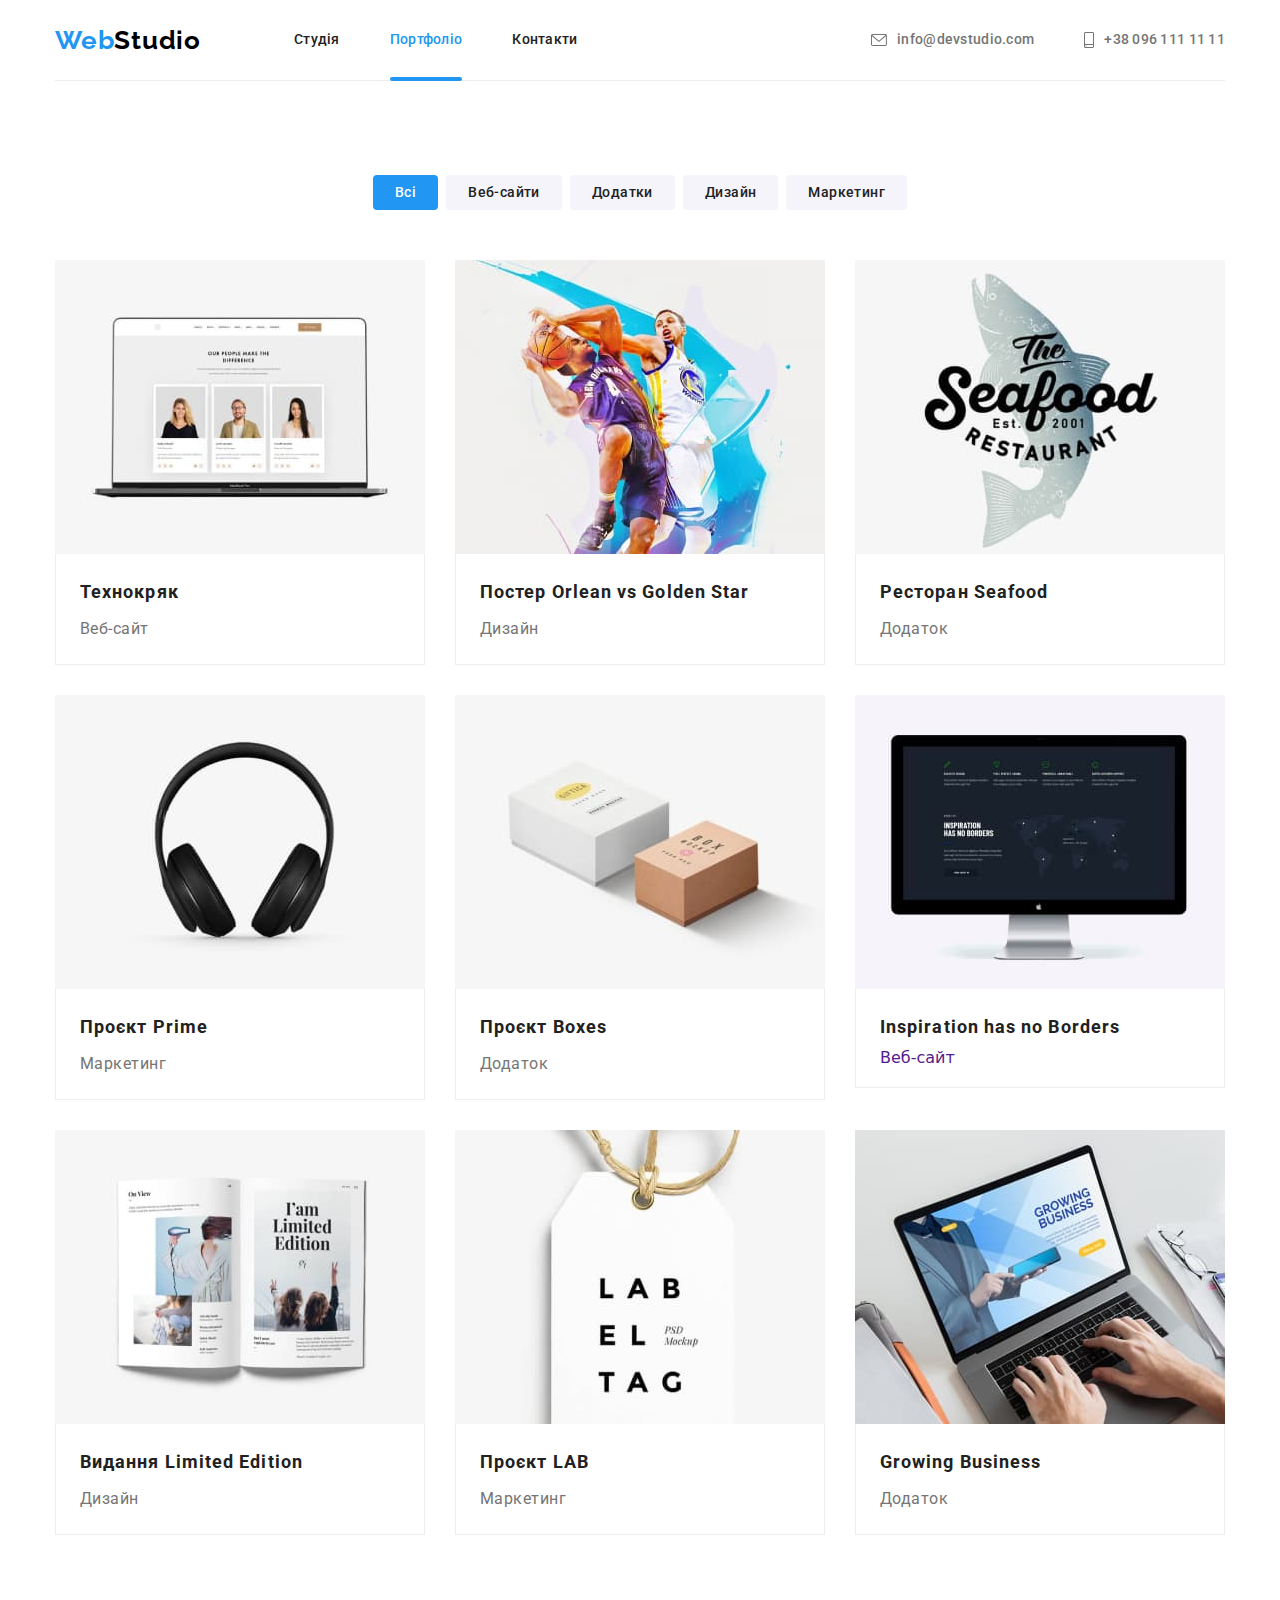
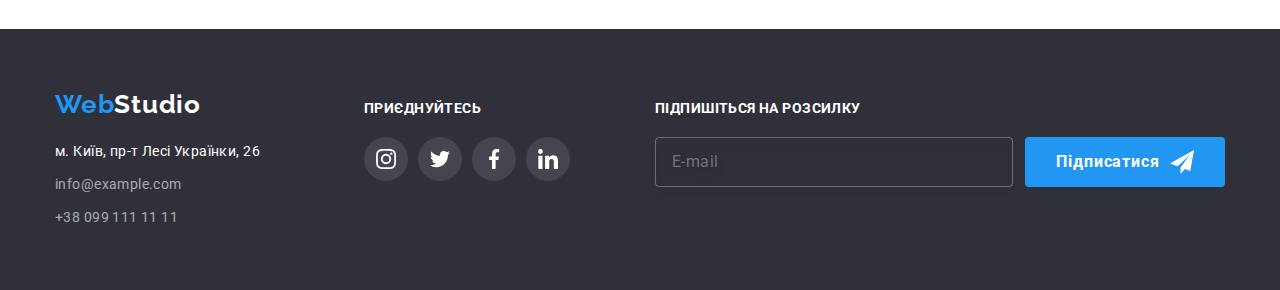
==== commit 2fc1a75c: "HW7-for-submit-new" ====
--- a/portfolio.html
+++ b/portfolio.html
@@ -25,9 +25,9 @@
               Web<span class="logo__page-nav">Studio</span></a
             >
             <ul class="site-nav list">
-              <li class="site-nav__item"><a class="site-nav__link link site-nav__link--current" href="">Студія</a></li>
+              <li class="site-nav__item"><a class="site-nav__link link " href="./index.html">Студія</a></li>
               <li class="site-nav__item">
-                <a class="site-nav__link link" href="./portfolio.html">Портфоліо</a>
+                <a class="site-nav__link link site-nav__link--current" href="">Портфоліо</a>
               </li>
               <li class="site-nav__item"><a class="site-nav__link link" href="">Контакти</a></li>
             </ul>
